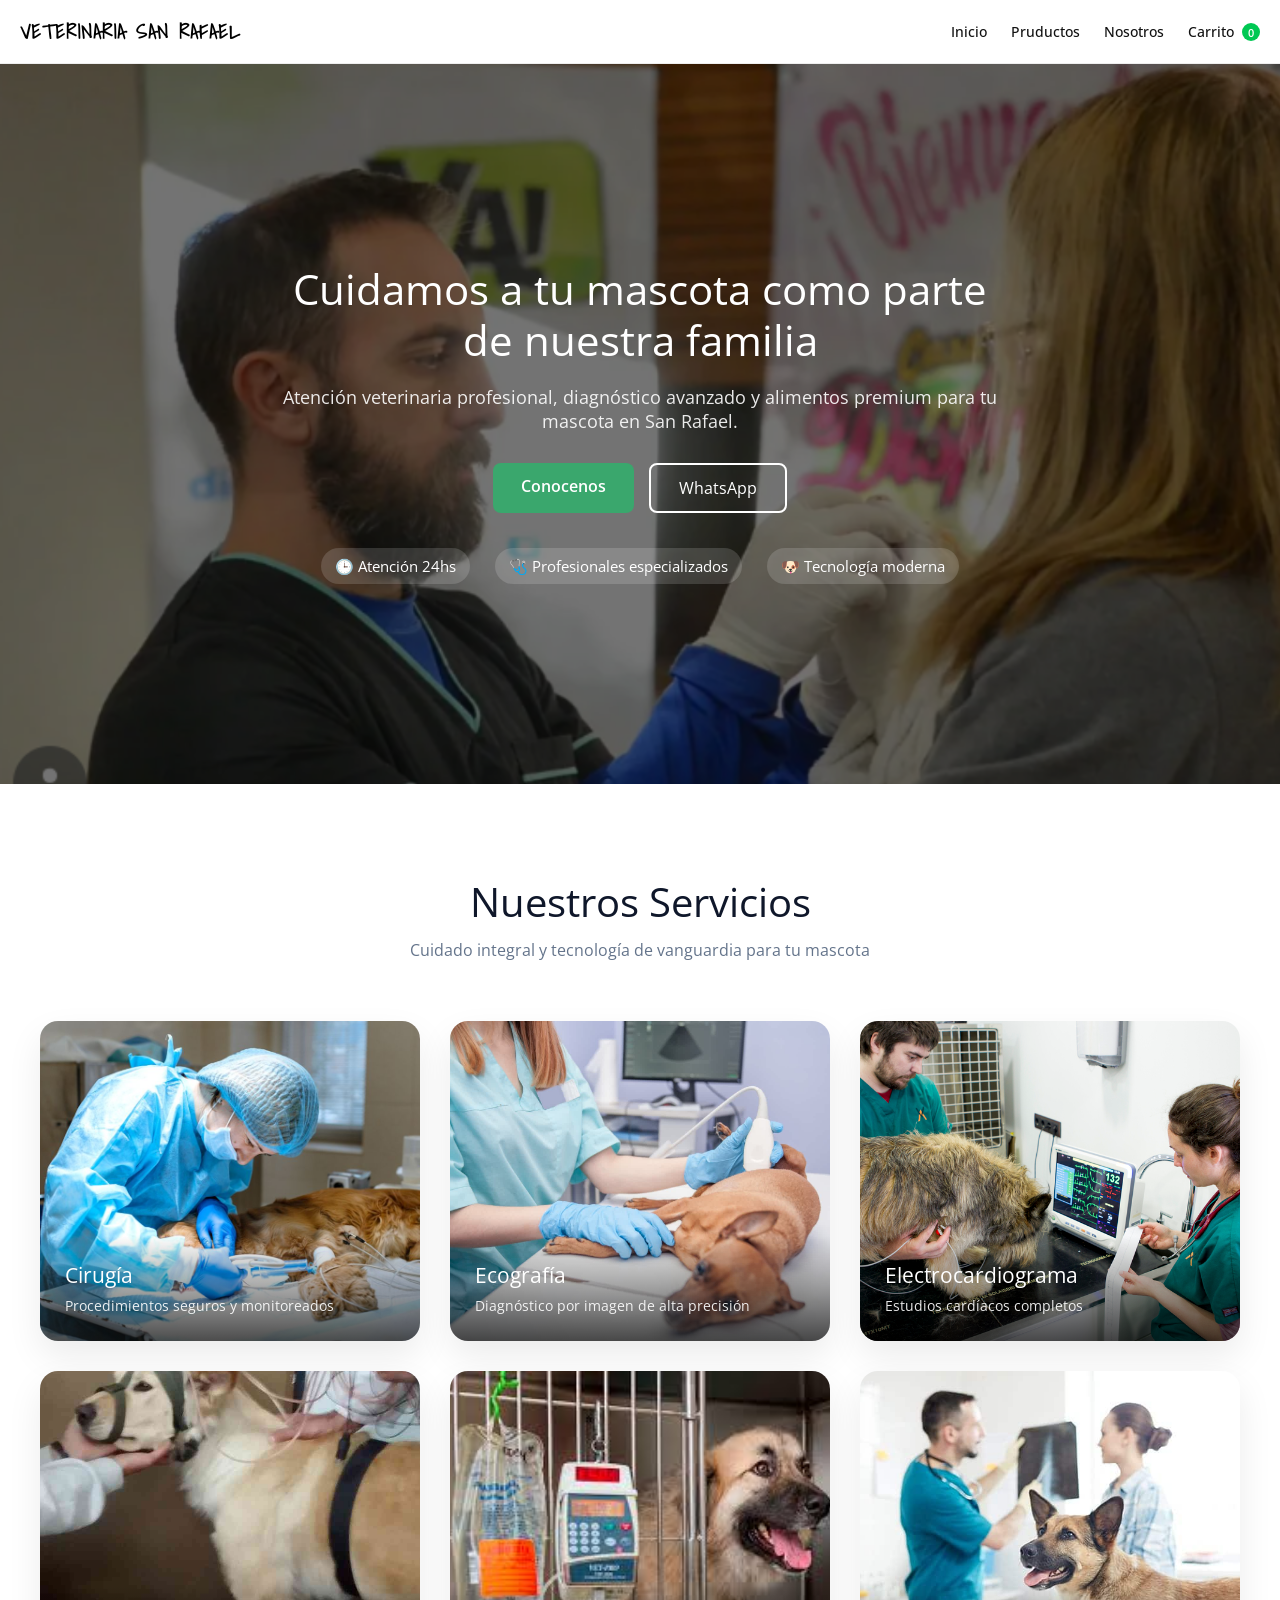
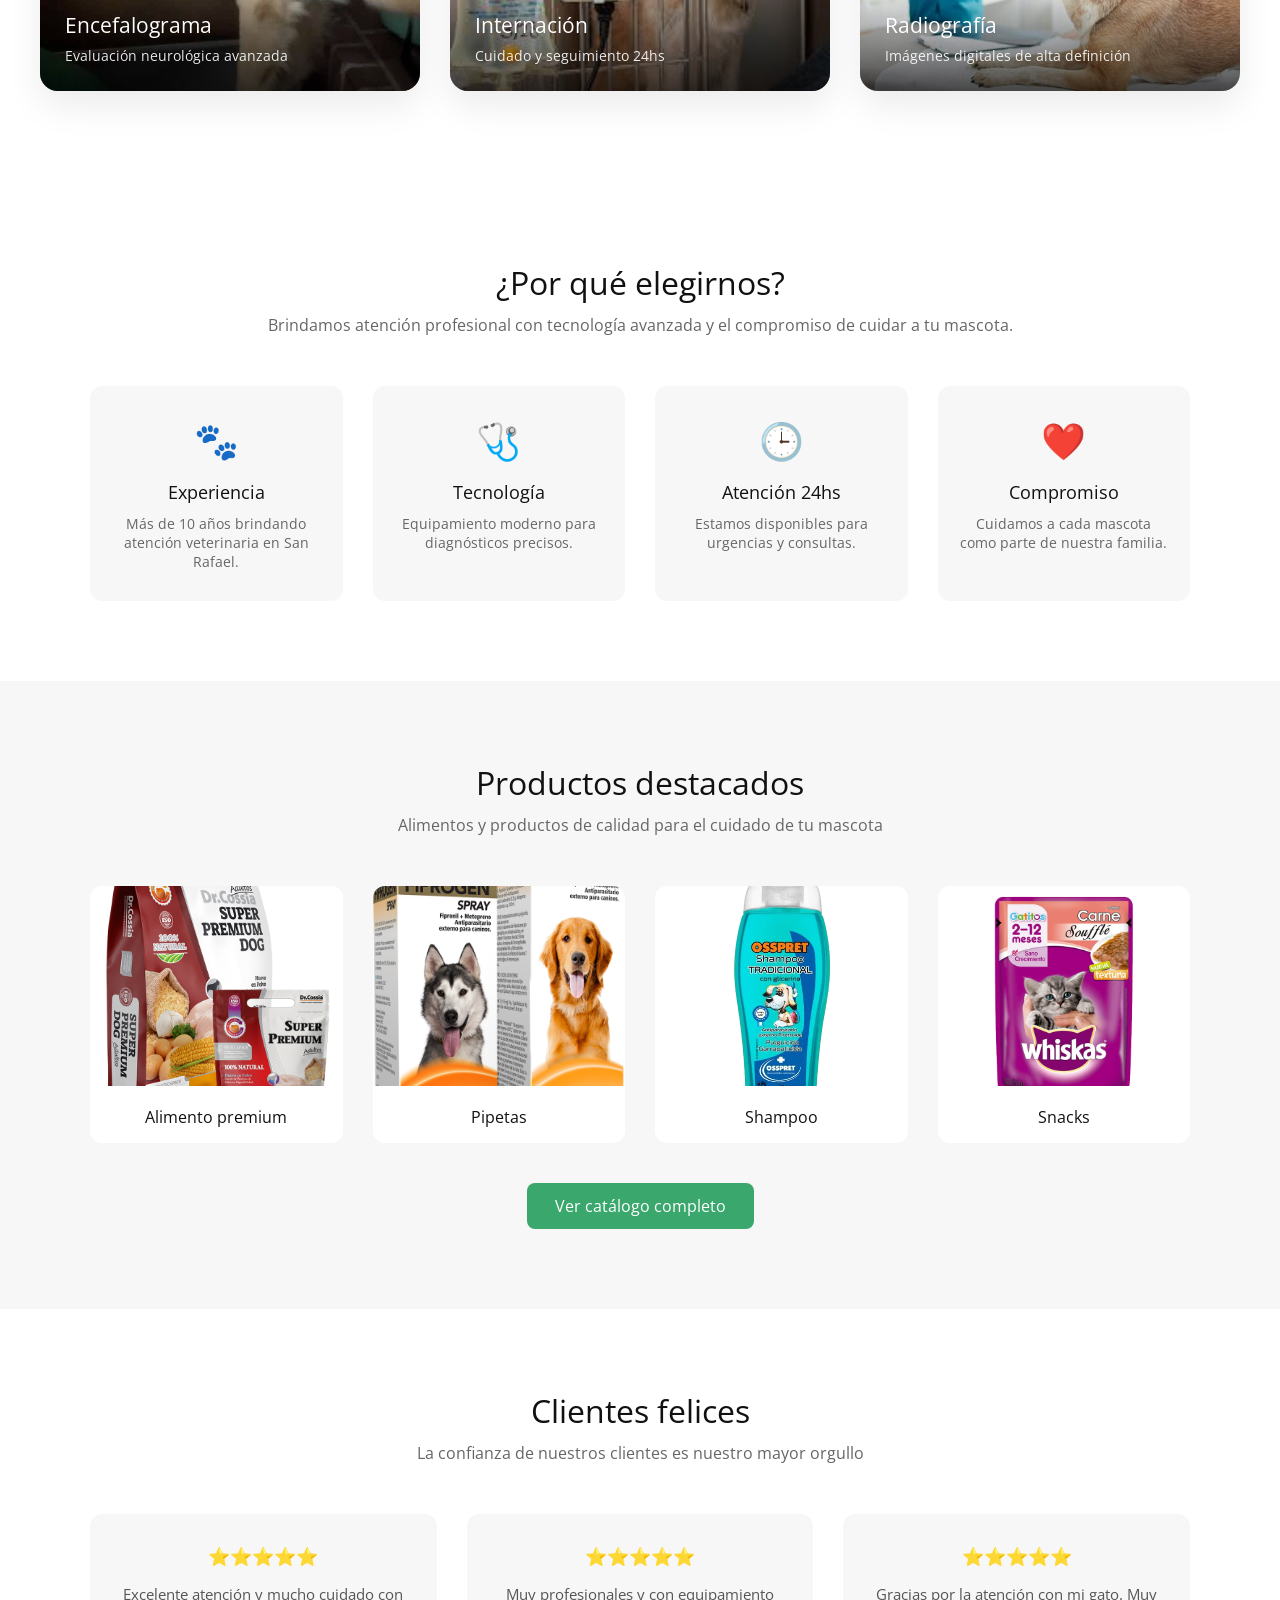
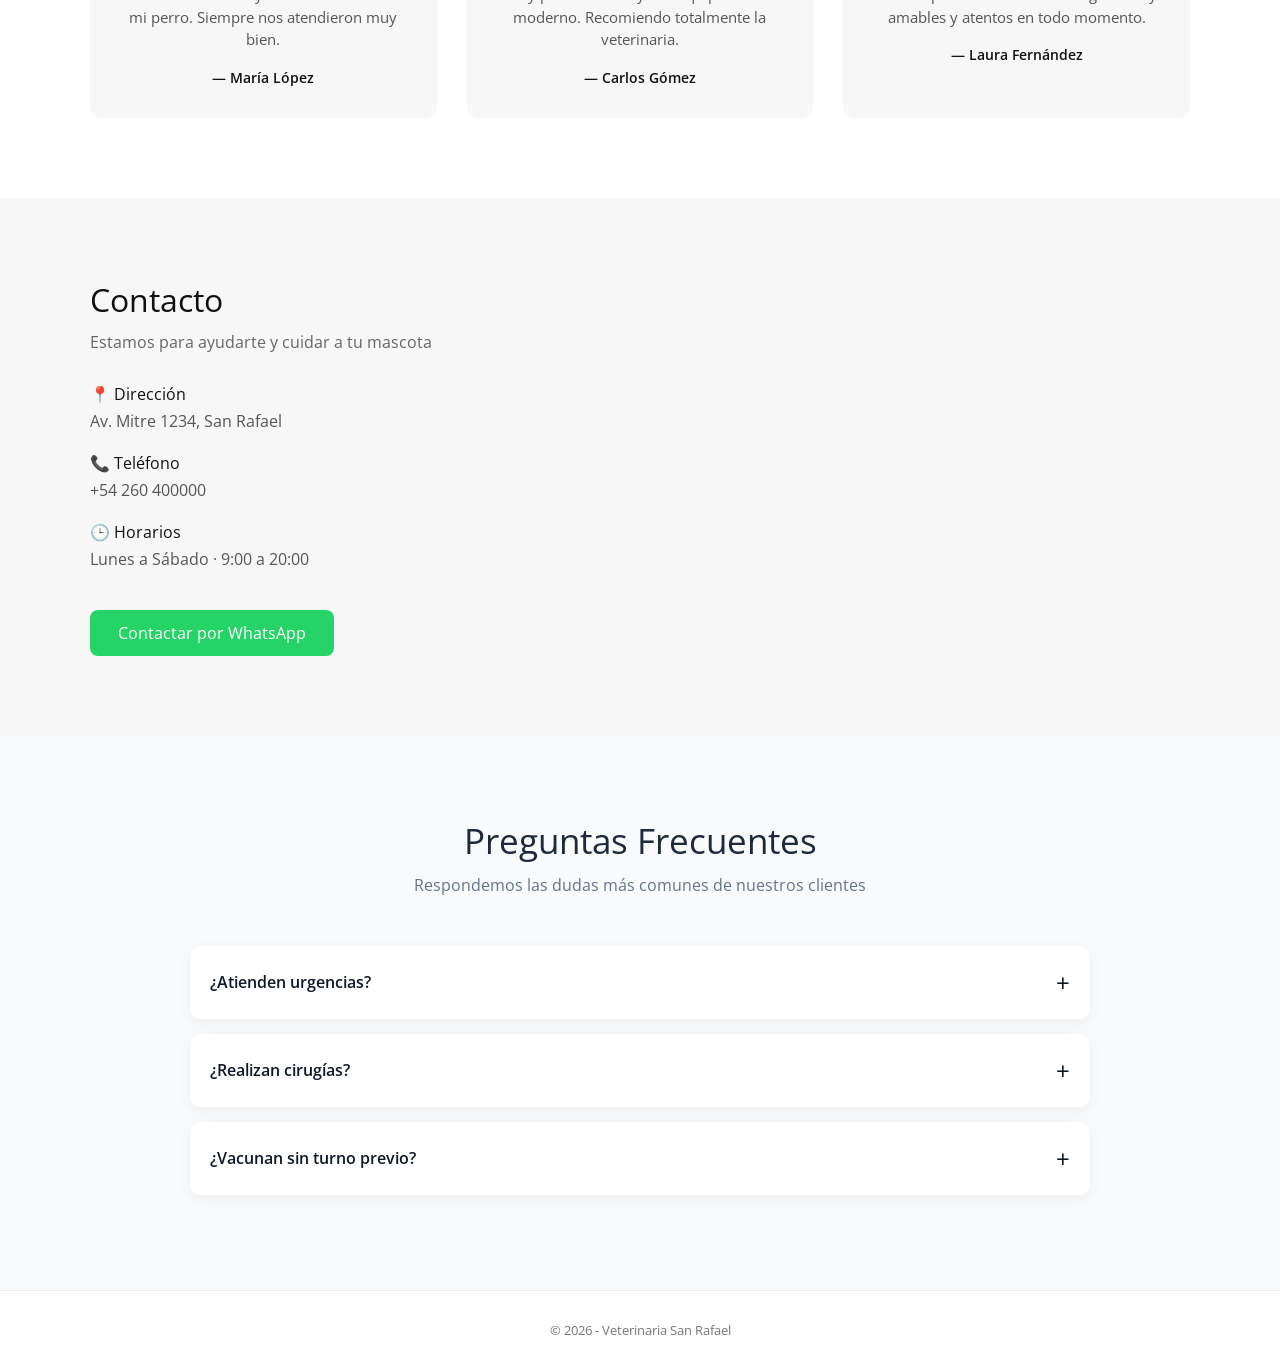
==== index.html @ fd65a0c6 "agregue contacto" ====
<!DOCTYPE html>
<html lang="es">
<head>
  <meta charset="UTF-8">
  <title>Veterinaria San Rafael</title>
  <meta name="viewport" content="width=device-width, initial-scale=1.0">

  <link href="https://fonts.googleapis.com/css2?family=Inter:wght@300;400;600&display=swap" rel="stylesheet">
  <link rel="stylesheet" href="css/reset.css">
  <link rel="stylesheet" href="css/variables.css">
  <link rel="stylesheet" href="css/global.css">
  <link rel="stylesheet" href="css/hero.css">
  <link rel="stylesheet" href="css/preguntas.css">
  <link rel="stylesheet" href="css/servicios.css">
  <link rel="stylesheet" href="css/beneficios.css">
  <link rel="stylesheet" href="css/destacados.css">
  <link rel="stylesheet" href="css/testimonios.css">
  <link rel="stylesheet" href="css/contacto.css">
  
<!--FONT-MAIN-->
  <link rel="preconnect" href="https://fonts.googleapis.com">
  <link rel="preconnect" href="https://fonts.gstatic.com" crossorigin>
  <link href="https://fonts.googleapis.com/css2?family=Shadows+Into+Light&display=swap" rel="stylesheet">
<!--FONT-MAIN2-->
  <link rel="preconnect" href="https://fonts.googleapis.com">
  <link rel="preconnect" href="https://fonts.gstatic.com" crossorigin>
  <link href="https://fonts.googleapis.com/css2?family=Open+Sans:ital,wght@0,300..800;1,300..800&display=swap" rel="stylesheet">
</head>
<body>

<header class="header">
  <div class="header__logo">
    <a href="index.html">
      VETERINARIA SAN RAFAEL
      <img src="" alt="">
    </a>
  </div>

  <nav class="header__nav">
    <a href="index.html">Inicio</a>
    <a href="catalogo.html">Pruductos</a>
    <a href="nosotros.html">Nosotros</a>
    <a href="carrito.html">
      Carrito <span id="contadorCarrito">0</span>
    </a>
  </nav>
</header>


<section class="hero">

  <div class="hero-overlay"></div>

  <div class="hero-content">

    <h1>Cuidamos a tu mascota como parte de nuestra familia</h1>

    <p>
      Atención veterinaria profesional, diagnóstico avanzado
      y alimentos premium para tu mascota en San Rafael.
    </p>

    <div class="hero-buttons">
      <a href="nosotros.html" class="btn-primary">Conocenos</a>
      <a href="#" class="btn-secondary">WhatsApp</a>
    </div>

    <div class="hero-features">

      <div class="feature">
        🕒 Atención 24hs
      </div>

      <div class="feature">
        🩺 Profesionales especializados
      </div>

      <div class="feature">
        🐶 Tecnología moderna
      </div>

    </div>

  </div>

</section>




<section class="servicios">

  <div class="servicios-header">
    <h2>Nuestros Servicios</h2>
    <p>Cuidado integral y tecnología de vanguardia para tu mascota</p>
  </div>

  <div class="servicios-grid">

    <div class="servicio-card">
      <img src="assets/img/servicios/cirugia.jpg" alt="Cirugía">
      <div class="servicio-info">
        <h3>Cirugía</h3>
        <span>Procedimientos seguros y monitoreados</span>
      </div>
    </div>

    <div class="servicio-card">
      <img src="assets/img/servicios/ecografia.jpeg" alt="Ecografía">
      <div class="servicio-info">
        <h3>Ecografía</h3>
        <span>Diagnóstico por imagen de alta precisión</span>
      </div>
    </div>

    <div class="servicio-card">
      <img src="assets/img/servicios/electrocardiograma.jpg" alt="Electrocardiograma">
      <div class="servicio-info">
        <h3>Electrocardiograma</h3>
        <span>Estudios cardíacos completos</span>
      </div>
    </div>

    <div class="servicio-card">
      <img src="assets/img/servicios/encefalograma.jpg" alt="Encefalograma">
      <div class="servicio-info">
        <h3>Encefalograma</h3>
        <span>Evaluación neurológica avanzada</span>
      </div>
    </div>

    <div class="servicio-card">
      <img src="assets/img/servicios/internacion.jpg" alt="Internación">
      <div class="servicio-info">
        <h3>Internación</h3>
        <span>Cuidado y seguimiento 24hs</span>
      </div>
    </div>

    <div class="servicio-card">
      <img src="assets/img/servicios/radiografia.jpg" alt="Radiografía">
      <div class="servicio-info">
        <h3>Radiografía</h3>
        <span>Imágenes digitales de alta definición</span>
      </div>
    </div>

  </div>

</section>


<section class="beneficios">

  <div class="beneficios-container">

    <h2>¿Por qué elegirnos?</h2>
    <p class="beneficios-subtitle">
      Brindamos atención profesional con tecnología avanzada
      y el compromiso de cuidar a tu mascota.
    </p>

    <div class="beneficios-grid">

      <div class="beneficio-card">
        <div class="beneficio-icon">🐾</div>
        <h3>Experiencia</h3>
        <p>Más de 10 años brindando atención veterinaria en San Rafael.</p>
      </div>

      <div class="beneficio-card">
        <div class="beneficio-icon">🩺</div>
        <h3>Tecnología</h3>
        <p>Equipamiento moderno para diagnósticos precisos.</p>
      </div>

      <div class="beneficio-card">
        <div class="beneficio-icon">🕒</div>
        <h3>Atención 24hs</h3>
        <p>Estamos disponibles para urgencias y consultas.</p>
      </div>

      <div class="beneficio-card">
        <div class="beneficio-icon">❤️</div>
        <h3>Compromiso</h3>
        <p>Cuidamos a cada mascota como parte de nuestra familia.</p>
      </div>

    </div>

  </div>

</section>

<section class="productos-home">

  <div class="productos-container">

    <h2>Productos destacados</h2>
    <p class="productos-subtitle">
      Alimentos y productos de calidad para el cuidado de tu mascota
    </p>

    <div class="productos-grid">

      <div class="producto-card">
        <img src="assets/img/alimentos/drCossiaAdulto.png" alt="Alimento para mascotas">
        <h3>Alimento premium</h3>
      </div>

      <div class="producto-card">
        <img src="assets/img/farmacos/fiprogenSpray.png" alt="Pipetas">
        <h3>Pipetas</h3>
      </div>

      <div class="producto-card">
        <img src="assets/img/farmacos/shampooTradicional.png" alt="Shampoo veterinario">
        <h3>Shampoo</h3>
      </div>

      <div class="producto-card">
        <img src="assets/img/farmacos/whiskasPouch.png" alt="Snacks">
        <h3>Snacks</h3>
      </div>

    </div>

    <a href="catalogo.html" class="btn-catalogo">Ver catálogo completo</a>

  </div>

</section>


<section class="testimonios">

  <div class="testimonios-container">

    <h2>Clientes felices</h2>
    <p class="testimonios-subtitle">
      La confianza de nuestros clientes es nuestro mayor orgullo
    </p>

    <div class="testimonios-grid">

      <div class="testimonio-card">
        <div class="estrellas">⭐⭐⭐⭐⭐</div>
        <p>
          Excelente atención y mucho cuidado con mi perro.
          Siempre nos atendieron muy bien.
        </p>
        <span>— María López</span>
      </div>

      <div class="testimonio-card">
        <div class="estrellas">⭐⭐⭐⭐⭐</div>
        <p>
          Muy profesionales y con equipamiento moderno.
          Recomiendo totalmente la veterinaria.
        </p>
        <span>— Carlos Gómez</span>
      </div>

      <div class="testimonio-card">
        <div class="estrellas">⭐⭐⭐⭐⭐</div>
        <p>
          Gracias por la atención con mi gato. Muy amables
          y atentos en todo momento.
        </p>
        <span>— Laura Fernández</span>
      </div>

    </div>

  </div>

</section>


<section class="contacto">

  <div class="contacto-container">

    <div class="contacto-info">

      <h2>Contacto</h2>
      <p class="contacto-subtitle">
        Estamos para ayudarte y cuidar a tu mascota
      </p>

      <div class="contacto-item">
        <strong>📍 Dirección</strong>
        <span>Av. Mitre 1234, San Rafael</span>
      </div>

      <div class="contacto-item">
        <strong>📞 Teléfono</strong>
        <span>+54 260 400000</span>
      </div>

      <div class="contacto-item">
        <strong>🕒 Horarios</strong>
        <span>Lunes a Sábado · 9:00 a 20:00</span>
      </div>

      <a href="#" class="btn-whatsapp">Contactar por WhatsApp</a>

    </div>

    <div class="contacto-mapa">

      <iframe
        src="https://www.google.com/maps?q=San+Rafael+Mendoza&output=embed"
        loading="lazy">
      </iframe>

    </div>

  </div>

</section>


<section class="faq">
  <div class="faq-container">

    <h2>Preguntas Frecuentes</h2>
    <p class="faq-subtitle">Respondemos las dudas más comunes de nuestros clientes</p>

    <div class="faq-item">
      <input type="checkbox" id="faq1">
      <label for="faq1" class="faq-question">
        ¿Atienden urgencias?
        <span class="icon">+</span>
      </label>
      <div class="faq-answer">
        Sí, contamos con atención de urgencias las 24 horas. 
        Podés comunicarte telefónicamente o acercarte directamente a la clínica.
      </div>
    </div>

    <div class="faq-item">
      <input type="checkbox" id="faq2">
      <label for="faq2" class="faq-question">
        ¿Realizan cirugías?
        <span class="icon">+</span>
      </label>
      <div class="faq-answer">
        Realizamos cirugías programadas y de emergencia, con monitoreo constante 
        y protocolos de seguridad para tu mascota.
      </div>
    </div>

    <div class="faq-item">
      <input type="checkbox" id="faq3">
      <label for="faq3" class="faq-question">
        ¿Vacunan sin turno previo?
        <span class="icon">+</span>
      </label>
      <div class="faq-answer">
        Para vacunas recomendamos solicitar turno previo para evitar esperas.
        Podés hacerlo por WhatsApp o teléfono.
      </div>
    </div>

  </div>
</section>





<footer class="footer">
  <p>© 2026 - Veterinaria San Rafael</p>
</footer>

<script src="js/index.js"></script>
<script src="js/header.js"></script>


</body>
</html>
---- css/variables.css ----
:root {

  /* Colores principales */
  --color-primario: #00c853;
  --color-primario-oscuro: #078137;
  --color-secundario: #aa22c5;
  --color-oscuro: #111;
  --color-light: #f8fafc;
  --color-gray: #777;
  --color-blanco: #ffffff;

  /* Tipografía */
  --font-main:  "Open Sans", sans-serif;
  --font-main2: "Shadows Into Light", cursive;

  /* Sombras */
  --shadow-soft: 0 8px 20px rgba(0,0,0,0.05);
  --shadow-medium: 0 4px 15px rgba(0,0,0,0.4);

  /* Bordes */
  --radius-small: 10px;
  --radius-medium: 16px;
  --radius-large: 30px;

  /* Transiciones */
  --transition: 0.3s ease;

  --border-radius: 10px;

}
---- css/global.css ----
/* ===============================
   HEADER GLOBAL
=============================== */

.header {
  width: 100%;
  height: 64px;

  display: flex;
  align-items: center;
  justify-content: space-between;

  padding: 0 20px;

  background-color: #fff;
  border-bottom: 1px solid #eee;

  position: sticky;
  top: 0;
  z-index: 100;
}

/* LOGO */

.header__logo a {
  font-size: 20px;
  font-weight: 700;
  letter-spacing: 1px;
  text-decoration: none;
  color: #000;
  font-family: var(--font-main2);
}

/* NAV */

.header__nav {
  display: flex;
  align-items: center;
  gap: 24px;
}

.header__nav a {
  position: relative;
  text-decoration: none;
  font-size: 14px;
  font-weight: 500;
  color: #111;
  transition: color 0.2s ease;
}

/* Hover */

.header__nav a::after {
  content: "";
  position: absolute;
  left: 0;
  bottom: -4px;

  width: 0%;
  height: 2px;
  background: var(--color-primario);

  transition: width 0.25s ease;
}

.header__nav a:hover::after {
  width: 100%;
}


/* CONTADOR */

#contadorCarrito {
  display: inline-flex;
  align-items: center;
  justify-content: center;

  min-width: 18px;
  height: 18px;

  margin-left: 4px;

  background: var(--color-primario);
  color: #fff;

  font-size: 11px;
  font-weight: 600;

  border-radius: var(--border-radius);
}

/* ===============================
   FOOTER
=============================== */

.footer {
  width: 100%;

  padding: 30px 20px;

  text-align: center;

  border-top: 1px solid #eee;

  font-size: 13px;

  color: #777;

  background: #fff;
}


/* ===============================
   SLIDER FULL SCREEN
=============================== */

.slider {
  position: relative;

  width: 100%;
  height: calc(100vh - 70px); 
  /* 70px = alto aproximado del header */

  overflow: hidden;
}


/* Slide */

.slide {
  position: absolute;
  inset: 0;

  opacity: 0;
  transition: opacity 1s ease;
}

.slide.active {
  opacity: 1;
}

/* Imagen */

.slide img {
  width: 100%;
  height: 100%;
  object-fit: cover;
}

/* Texto abajo */

.slide-text {
  position: absolute;

  bottom: 0;
  left: 0;
  width: 100%;

  padding: 25px 40px;

  background: linear-gradient(
    to top,
    rgba(0,0,0,0.7),
    rgba(0,0,0,0.2),
    transparent
  );

  color: #fff;
}

/* Títulos */

.slide-text h2 {
  font-size: 32px;
  margin-bottom: 5px;
}

.slide-text p {
  font-size: 16px;
  margin-bottom: 10px;
  opacity: 0.9;
}

/* Botón */

.slide-text .btn {
  display: inline-block;
  text-decoration: none;

  background: #fff;
  color: #000;

  padding: 8px 18px;
  border-radius: 4px;

  font-weight: 600;

  transition: all 0.2s ease;
}

.slide-text .btn:hover {
  background: #000;
  color: #fff;
}



/* ===============================
   MOBILE SLIDER FIX
=============================== */

@media (max-width: 768px) {

  .slider {
    height: calc(100svh - 92px);
  }

  .slide img {
    object-position: center top;
  }

  .slide-text {
    padding: 18px 16px;
  }

  .slide-text h2 {
    font-size: 20px;
  }

  .slide-text p {
    font-size: 13px;
  }

  .slide-text .btn {
    padding: 6px 14px;
    font-size: 13px;
  }

}





/* ===============================
   HEADER RESPONSIVE MEJORADO
=============================== */

/* Desktop ya lo tenés bien */

/* Mobile */

@media (max-width: 768px) {

  .header {
    flex-direction: column;

    align-items: center;

    gap: 12px;

    padding: 12px 15px;

    height: auto;
  }


  /* Logo */

  .header__logo a {
    font-size: 22px;
    font-weight: 700;
  }


  /* Nav */

  .header__nav {
    width: 100%;

    display: flex;

    justify-content: space-around;

    align-items: center;

    gap: 0;
  }

  .header__nav a {
    font-size: 13px;

    padding: 6px 0;

    flex: 1;

    text-align: center;
  }


  /* Subrayado hover */

  .header__nav a::after {
    bottom: -2px;
    height: 1.5px;
  }


  /* Carrito badge */

  #contadorCarrito {
    min-width: 16px;
    height: 16px;

    font-size: 10px;
  }

}


/* Mobile chico */

@media (max-width: 420px) {

  .header__logo a {
    font-size: 20px;
  }

  .header__nav a {
    font-size: 12px;
  }

}
---- css/hero.css ----
.hero{
  position:relative;
  height:80vh;
  min-height:500px;

  display:flex;
  align-items:center;
  justify-content:center;

  text-align:center;

  background-image:url("../assets/img/flayers/pablo1.png");
  background-size:cover;
  background-position:center;

  padding:20px;
}

/* overlay oscuro */

.hero-overlay{
  position:absolute;
  inset:0;
  background:rgba(0,0,0,0.55);
}

/* contenido */

.hero-content{
  position:relative;
  max-width:750px;
  color:white;
  z-index:2;
}

/* titulo */

.hero h1{
  font-size:42px;
  margin-bottom:20px;
  line-height:1.2;
}

/* subtitulo */

.hero p{
  font-size:18px;
  margin-bottom:30px;
  opacity:.9;
}

/* botones */

.hero-buttons{
  display:flex;
  justify-content:center;
  gap:15px;
  margin-bottom:35px;
}

.btn-primary{
  padding:12px 28px;
  background:#3aa76d;
  color:white;
  border-radius:8px;
  text-decoration:none;
  font-weight:600;
  transition:.3s;
}

.btn-primary:hover{
  background:#2e8f5a;
}

.btn-secondary{
  padding:12px 28px;
  border:2px solid white;
  color:white;
  border-radius:8px;
  text-decoration:none;
  transition:.3s;
}

.btn-secondary:hover{
  background:white;
  color:black;
}

/* features */

.hero-features{
  display:flex;
  justify-content:center;
  gap:25px;
  flex-wrap:wrap;
}

.feature{
  font-size:15px;
  background:rgba(255,255,255,0.15);
  padding:8px 14px;
  border-radius:20px;
}

/* mobile */

@media (max-width:768px){

.hero h1{
  font-size:32px;
}

.hero p{
  font-size:16px;
}

.hero-buttons{
  flex-direction:column;
}

}
---- css/preguntas.css ----
/* =========================
   FAQ SECTION
========================= */

.faq {
  padding: 80px 20px;
  background: #f8fafc;
}

.faq-container {
  max-width: 900px;
  margin: auto;
}

.faq h2 {
  text-align: center;
  font-size: 2.2rem;
  margin-bottom: 10px;
  color: #1e293b;
}

.faq-subtitle {
  text-align: center;
  margin-bottom: 50px;
  color: #64748b;
}

/* FAQ ITEM */

.faq-item {
  margin-bottom: 15px;
  border-radius: 10px;
  overflow: hidden;
  background: #ffffff;
  box-shadow: 0 4px 15px rgba(0,0,0,0.05);
}

/* Hide checkbox */
.faq-item input {
  display: none;
}

/* Question */
.faq-question {
  display: flex;
  justify-content: space-between;
  align-items: center;
  padding: 20px;
  cursor: pointer;
  font-weight: 600;
  font-size: 1rem;
  color: #0f172a;
  transition: background 0.3s;
}

.faq-question:hover {
  background: #f1f5f9;
}

.faq-question .icon {
  font-size: 1.5rem;
  transition: transform 0.3s;
}

/* Answer */
.faq-answer {
  max-height: 0;
  overflow: hidden;
  padding: 0 20px;
  font-size: 0.95rem;
  color: #475569;
  transition: all 0.4s ease;
}

/* When checked */
.faq-item input:checked ~ .faq-answer {
  max-height: 200px;
  padding: 0 20px 20px;
}

.faq-item input:checked ~ .faq-question .icon {
  transform: rotate(45deg);
}
---- css/servicios.css ----
/* =========================
   SERVICIOS MODERNO
========================= */

.servicios {
  padding: 90px 20px;
  background: #ffffff;
}

.servicios-header {
  text-align: center;
  margin-bottom: 60px;
}

.servicios-header h2 {
  font-size: 2.5rem;
  color: #0f172a;
  margin-bottom: 10px;
}

.servicios-header p {
  color: #64748b;
  font-size: 1rem;
}

/* GRID */

.servicios-grid {
  max-width: 1200px;
  margin: auto;
  display: grid;
  grid-template-columns: repeat(auto-fit, minmax(280px, 1fr));
  gap: 30px;
}

/* CARD */

.servicio-card {
  position: relative;
  border-radius: 18px;
  overflow: hidden;
  cursor: pointer;
  box-shadow: 0 15px 35px rgba(0,0,0,0.08);
  transition: transform 0.4s ease, box-shadow 0.4s ease;
}

.servicio-card img {
  width: 100%;
  height: 320px;
  object-fit: cover;
  display: block;
  transition: transform 0.6s ease;
}

/* Overlay */

.servicio-info {
  position: absolute;
  bottom: 0;
  width: 100%;
  padding: 25px;
  background: linear-gradient(to top, rgba(0,0,0,0.7), transparent);
  color: white;
}

.servicio-info h3 {
  margin-bottom: 5px;
  font-size: 1.3rem;
}

.servicio-info span {
  font-size: 0.9rem;
  opacity: 0.9;
}

/* Hover */

.servicio-card:hover {
  transform: translateY(-10px);
  box-shadow: 0 20px 50px rgba(0,0,0,0.15);
}

.servicio-card:hover img {
  transform: scale(1.05);
}
---- css/beneficios.css ----
.beneficios{
  padding:80px 20px;
  background:white;
}

.beneficios-container{
  max-width:1100px;
  margin:auto;
  text-align:center;
}

.beneficios h2{
  font-size:32px;
  margin-bottom:10px;
}

.beneficios-subtitle{
  color:#666;
  margin-bottom:50px;
}

/* GRID */

.beneficios-grid{
  display:grid;
  grid-template-columns:repeat(4,1fr);
  gap:30px;
}

/* CARD */

.beneficio-card{
  padding:30px 20px;
  border-radius:12px;

  background:#f7f7f7;

  transition:.3s;
}

.beneficio-card:hover{
  transform:translateY(-6px);
  box-shadow:0 10px 20px rgba(0,0,0,0.08);
}

/* ICONO */

.beneficio-icon{
  font-size:36px;
  margin-bottom:15px;
}

/* TITULO */

.beneficio-card h3{
  font-size:18px;
  margin-bottom:10px;
}

/* TEXTO */

.beneficio-card p{
  font-size:14px;
  color:#666;
}

/* RESPONSIVE */

@media (max-width:768px){

.beneficios-grid{
  grid-template-columns:repeat(2,1fr);
  gap:20px;
}

}
---- css/destacados.css ----
.productos-home{
  padding:80px 20px;
  background:#f7f7f7;
}

.productos-container{
  max-width:1100px;
  margin:auto;
  text-align:center;
}

.productos-home h2{
  font-size:32px;
  margin-bottom:10px;
}

.productos-subtitle{
  color:#666;
  margin-bottom:50px;
}

/* GRID */

.productos-grid{
  display:grid;
  grid-template-columns:repeat(4,1fr);
  gap:30px;
  margin-bottom:40px;
}

/* CARD */

.producto-card{
  background:white;
  border-radius:12px;
  overflow:hidden;
  cursor:pointer;

  transition:.3s;
}

.producto-card:hover{
  transform:translateY(-6px);
  box-shadow:0 10px 20px rgba(0,0,0,0.08);
}

/* IMAGEN */

.producto-card img{
  width:100%;
  height:200px;
  object-fit:cover;
}

/* TITULO */

.producto-card h3{
  padding:15px;
  font-size:16px;
}

/* BOTON */

.btn-catalogo{
  display:inline-block;
  padding:12px 28px;

  background:#3aa76d;
  color:white;

  border-radius:8px;
  text-decoration:none;

  transition:.3s;
}

.btn-catalogo:hover{
  background:#2e8f5a;
}

/* RESPONSIVE */

@media (max-width:768px){

.productos-grid{
  grid-template-columns:repeat(2,1fr);
  gap:20px;
}

}
---- css/testimonios.css ----
.testimonios{
  padding:80px 20px;
  background:white;
}

.testimonios-container{
  max-width:1100px;
  margin:auto;
  text-align:center;
}

.testimonios h2{
  font-size:32px;
  margin-bottom:10px;
}

.testimonios-subtitle{
  color:#666;
  margin-bottom:50px;
}

/* GRID */

.testimonios-grid{
  display:grid;
  grid-template-columns:repeat(3,1fr);
  gap:30px;
}

/* CARD */

.testimonio-card{
  background:#f7f7f7;
  padding:30px 25px;
  border-radius:12px;

  transition:.3s;
}

.testimonio-card:hover{
  transform:translateY(-6px);
  box-shadow:0 10px 20px rgba(0,0,0,0.08);
}

/* ESTRELLAS */

.estrellas{
  font-size:18px;
  margin-bottom:15px;
}

/* TEXTO */

.testimonio-card p{
  font-size:15px;
  color:#555;
  margin-bottom:15px;
  line-height:1.5;
}

/* AUTOR */

.testimonio-card span{
  font-size:14px;
  font-weight:600;
}

/* RESPONSIVE */

@media (max-width:768px){

.testimonios-grid{
  grid-template-columns:1fr;
  gap:20px;
}

}
---- css/contacto.css ----
.contacto{
  padding:80px 20px;
  background:#f7f7f7;
}

.contacto-container{
  max-width:1100px;
  margin:auto;

  display:grid;
  grid-template-columns:1fr 1fr;
  gap:50px;

  align-items:center;
}

/* INFO */

.contacto-info h2{
  font-size:32px;
  margin-bottom:10px;
}

.contacto-subtitle{
  color:#666;
  margin-bottom:30px;
}

.contacto-item{
  margin-bottom:20px;
}

.contacto-item strong{
  display:block;
  margin-bottom:5px;
}

.contacto-item span{
  color:#555;
}

/* BOTON WHATSAPP */

.btn-whatsapp{
  display:inline-block;

  margin-top:20px;
  padding:12px 28px;

  background:#25D366;
  color:white;

  border-radius:8px;
  text-decoration:none;

  transition:.3s;
}

.btn-whatsapp:hover{
  background:#1ebe5d;
}

/* MAPA */

.contacto-mapa iframe{
  width:100%;
  height:350px;
  border:none;
  border-radius:12px;
}

/* MOBILE */

@media (max-width:768px){

.contacto-container{
  grid-template-columns:1fr;
}

.contacto-mapa iframe{
  height:300px;
}

}
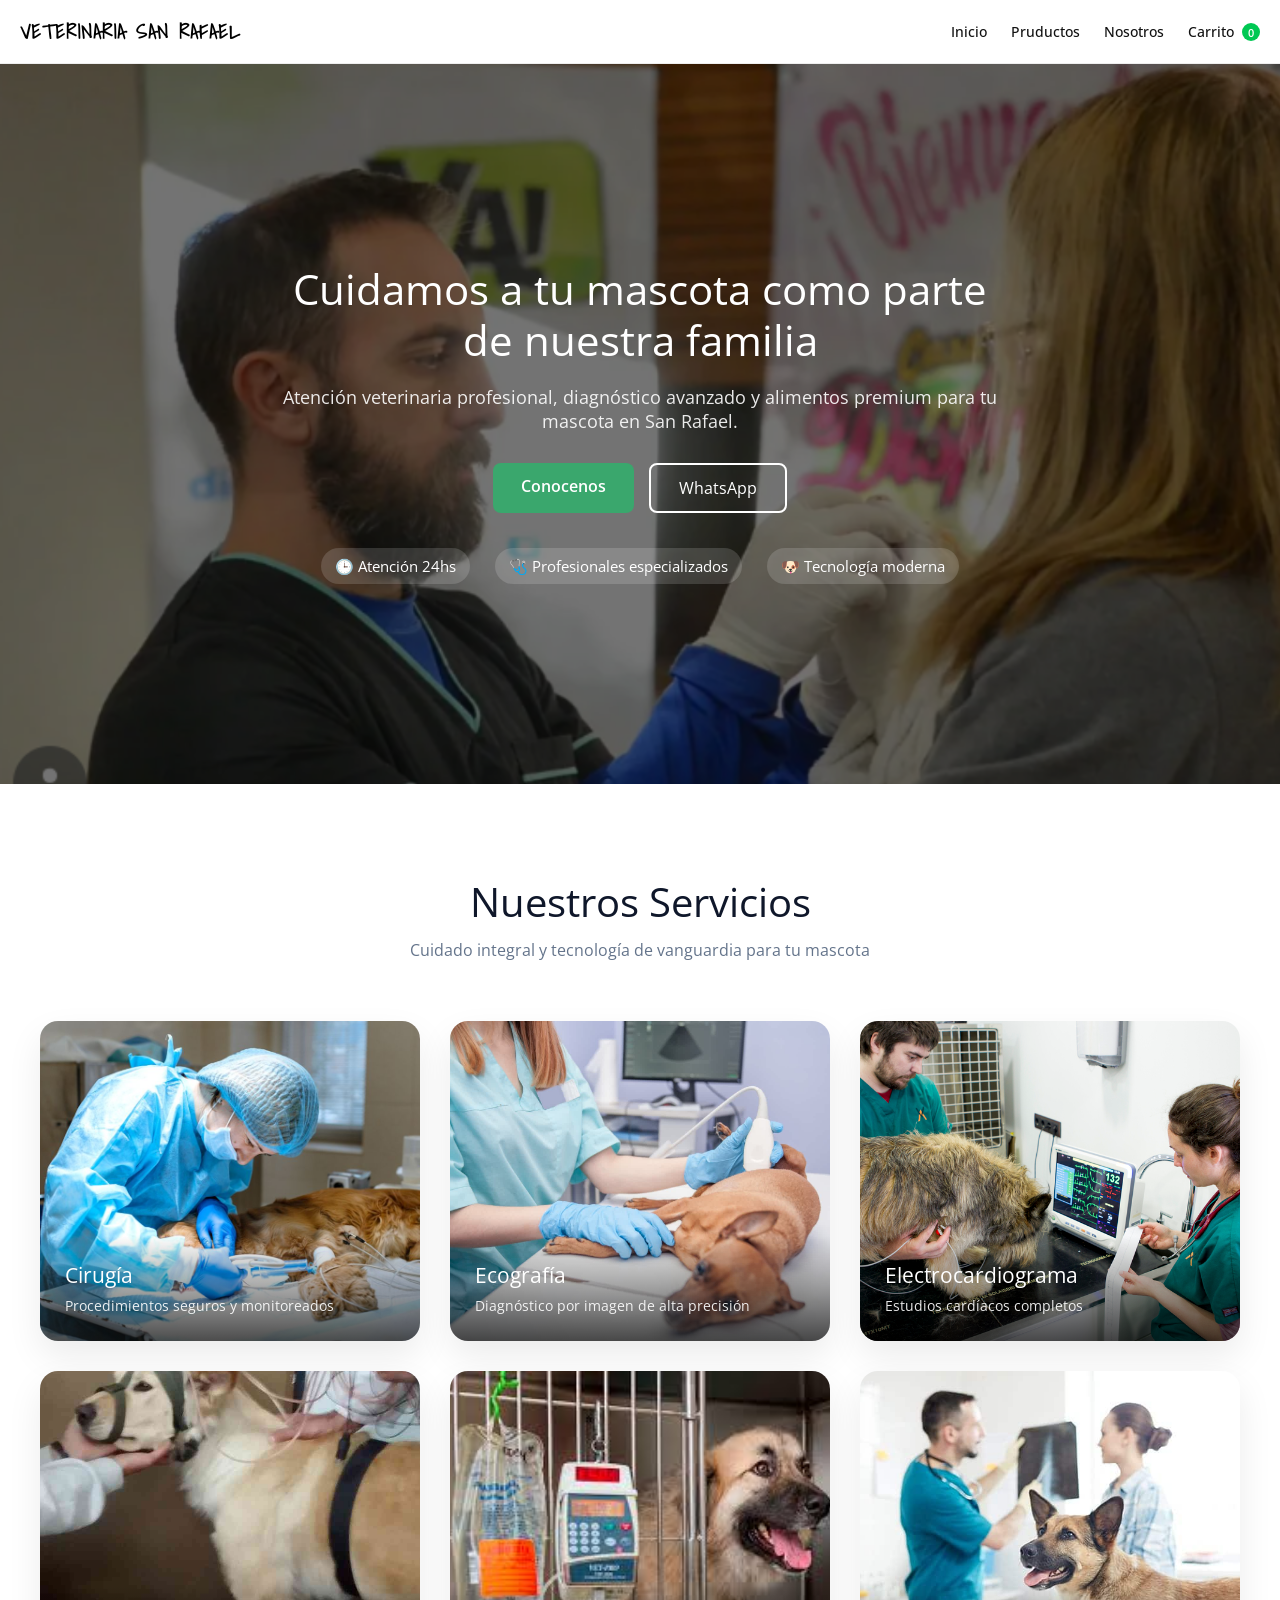
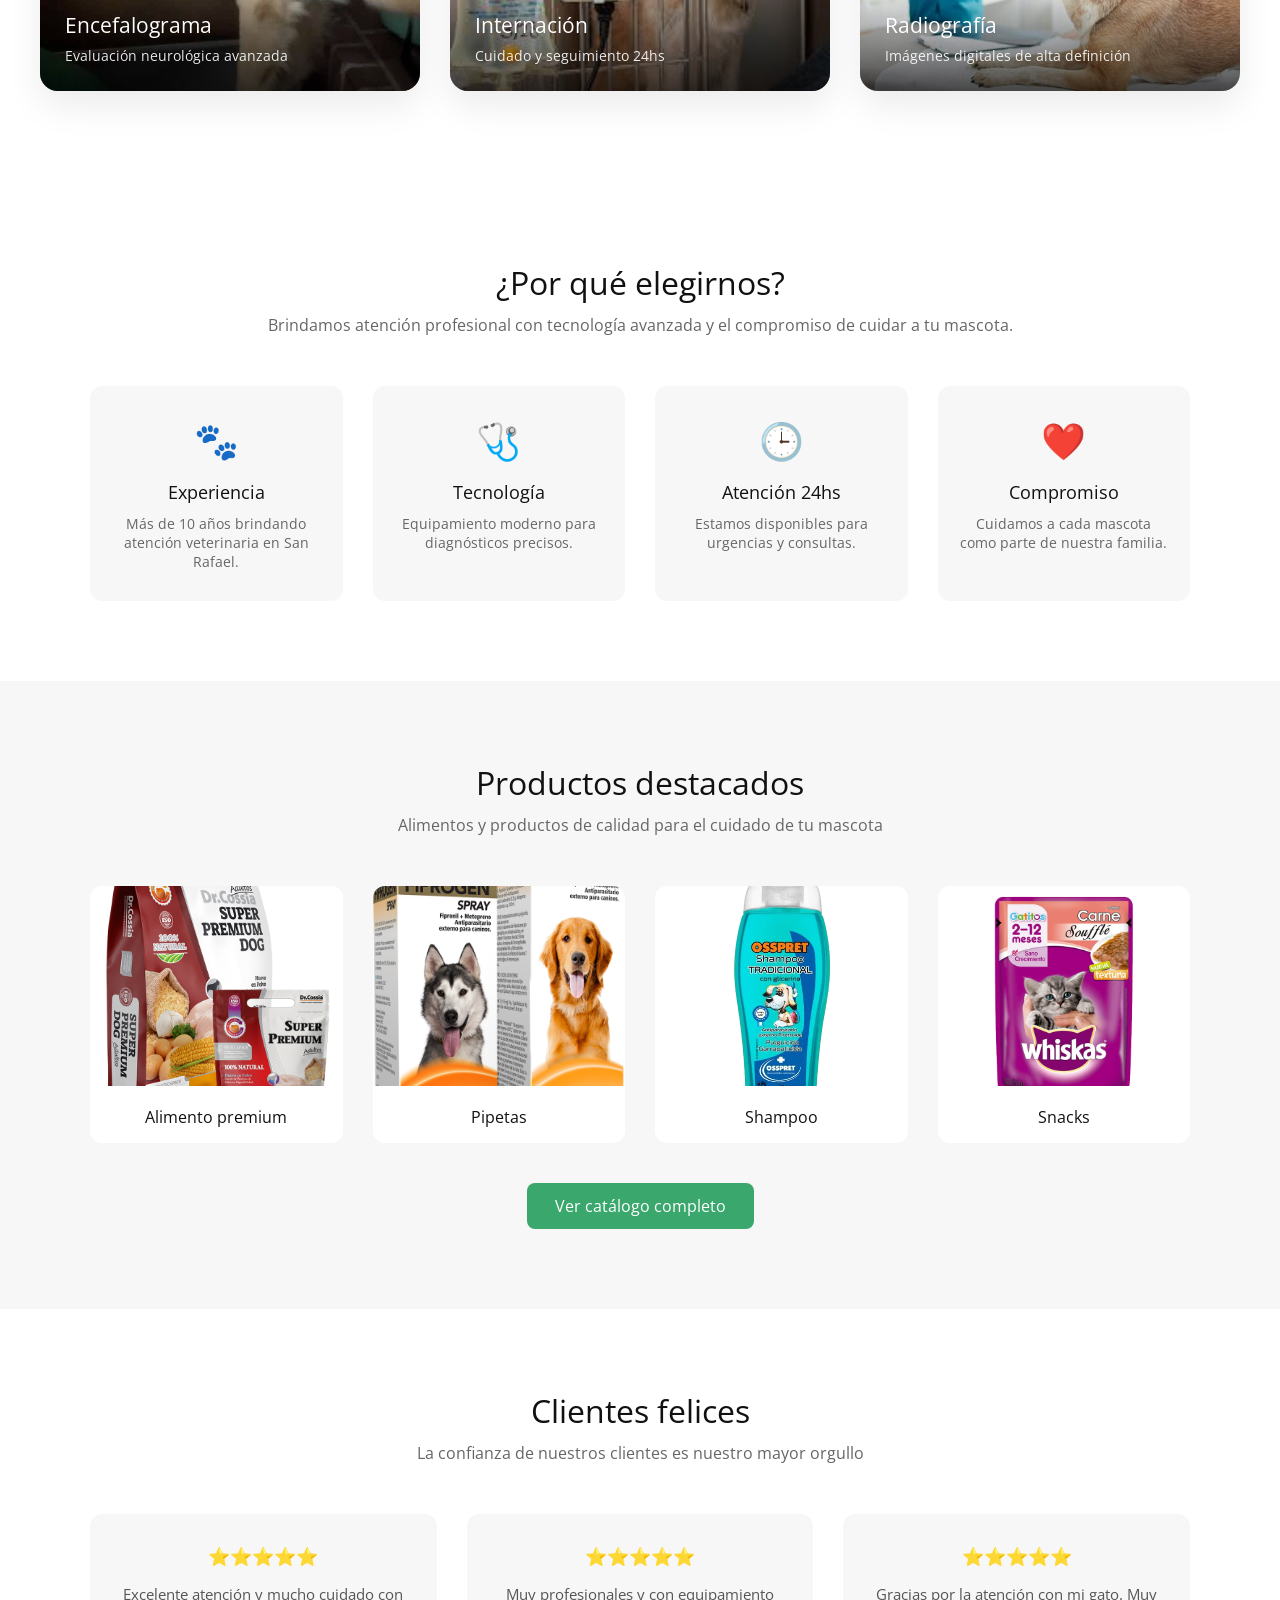
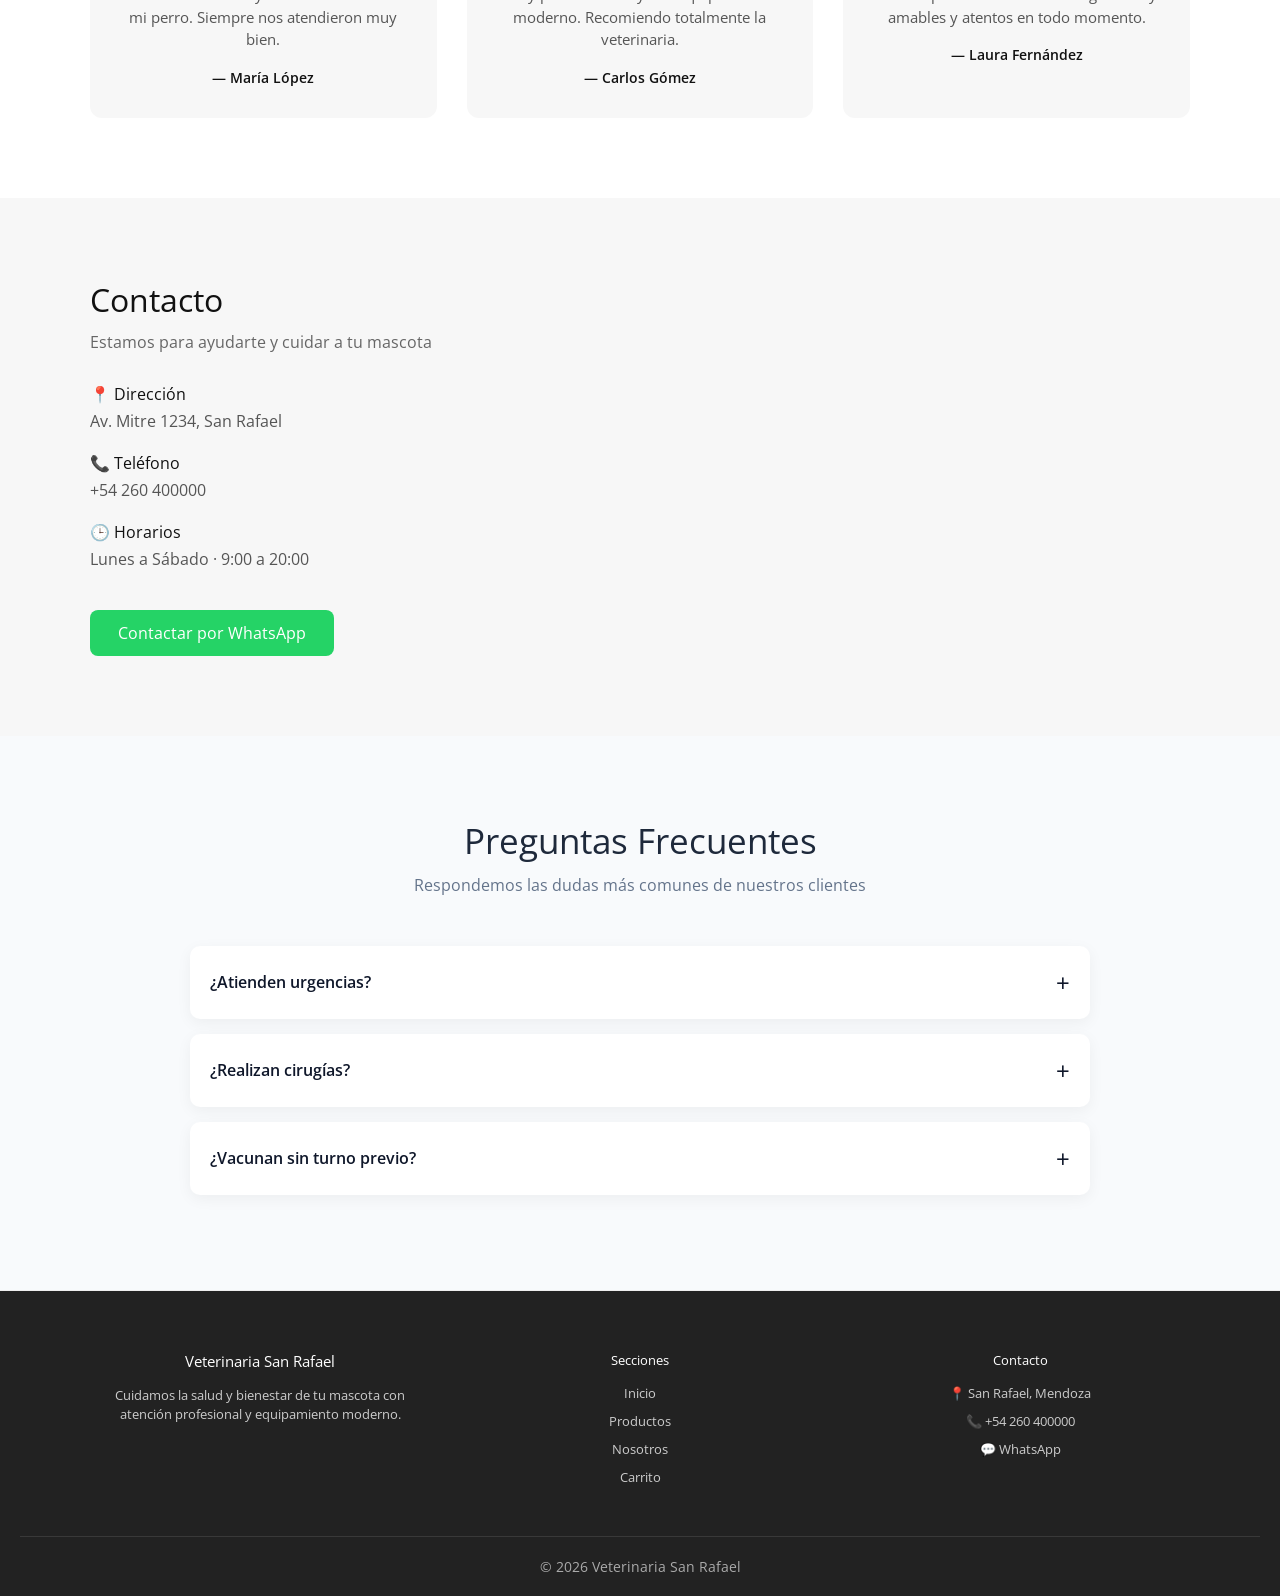
==== commit c67528cd: "agregue footer nuevo" ====
--- a/index.html
+++ b/index.html
@@ -16,6 +16,9 @@
   <link rel="stylesheet" href="css/destacados.css">
   <link rel="stylesheet" href="css/testimonios.css">
   <link rel="stylesheet" href="css/contacto.css">
+  <link rel="stylesheet" href="css/footer.css">
+
+
   
 <!--FONT-MAIN-->
   <link rel="preconnect" href="https://fonts.googleapis.com">
@@ -371,7 +374,51 @@
 
 
 <footer class="footer">
-  <p>© 2026 - Veterinaria San Rafael</p>
+
+  <div class="footer-container">
+
+    <div class="footer-col">
+
+      <h3>Veterinaria San Rafael</h3>
+
+      <p>
+        Cuidamos la salud y bienestar de tu mascota
+        con atención profesional y equipamiento moderno.
+      </p>
+
+    </div>
+
+    <div class="footer-col">
+
+      <h4>Secciones</h4>
+
+      <ul>
+        <li><a href="index.html">Inicio</a></li>
+        <li><a href="catalogo.html">Productos</a></li>
+        <li><a href="nosotros.html">Nosotros</a></li>
+        <li><a href="carrito.html">Carrito</a></li>
+      </ul>
+
+    </div>
+
+    <div class="footer-col">
+
+      <h4>Contacto</h4>
+
+      <ul>
+        <li>📍 San Rafael, Mendoza</li>
+        <li>📞 +54 260 400000</li>
+        <li>💬 WhatsApp</li>
+      </ul>
+
+    </div>
+
+  </div>
+
+  <div class="footer-bottom">
+    © 2026 Veterinaria San Rafael
+  </div>
+
 </footer>
 
 <script src="js/index.js"></script>
--- a/css/footer.css
+++ b/css/footer.css
@@ -0,0 +1,77 @@
+.footer{
+  background:#222;
+  color:white;
+  padding:60px 20px 20px;
+}
+
+.footer-container{
+  max-width:1100px;
+  margin:auto;
+
+  display:grid;
+  grid-template-columns:repeat(3,1fr);
+  gap:40px;
+}
+
+/* TITULOS */
+
+.footer-col h3{
+  margin-bottom:15px;
+}
+
+.footer-col h4{
+  margin-bottom:15px;
+}
+
+/* TEXTO */
+
+.footer-col p{
+  color:#ccc;
+  line-height:1.5;
+}
+
+/* LISTA */
+
+.footer-col ul{
+  list-style:none;
+  padding:0;
+}
+
+.footer-col li{
+  margin-bottom:10px;
+  color:#ccc;
+}
+
+/* LINKS */
+
+.footer-col a{
+  color:#ccc;
+  text-decoration:none;
+  transition:.2s;
+}
+
+.footer-col a:hover{
+  color:white;
+}
+
+/* FOOTER BOTTOM */
+
+.footer-bottom{
+  text-align:center;
+  margin-top:40px;
+  padding-top:20px;
+  border-top:1px solid rgba(255,255,255,0.1);
+  font-size:14px;
+  color:#aaa;
+}
+
+/* MOBILE */
+
+@media (max-width:768px){
+
+.footer-container{
+  grid-template-columns:1fr;
+  text-align:center;
+}
+
+}
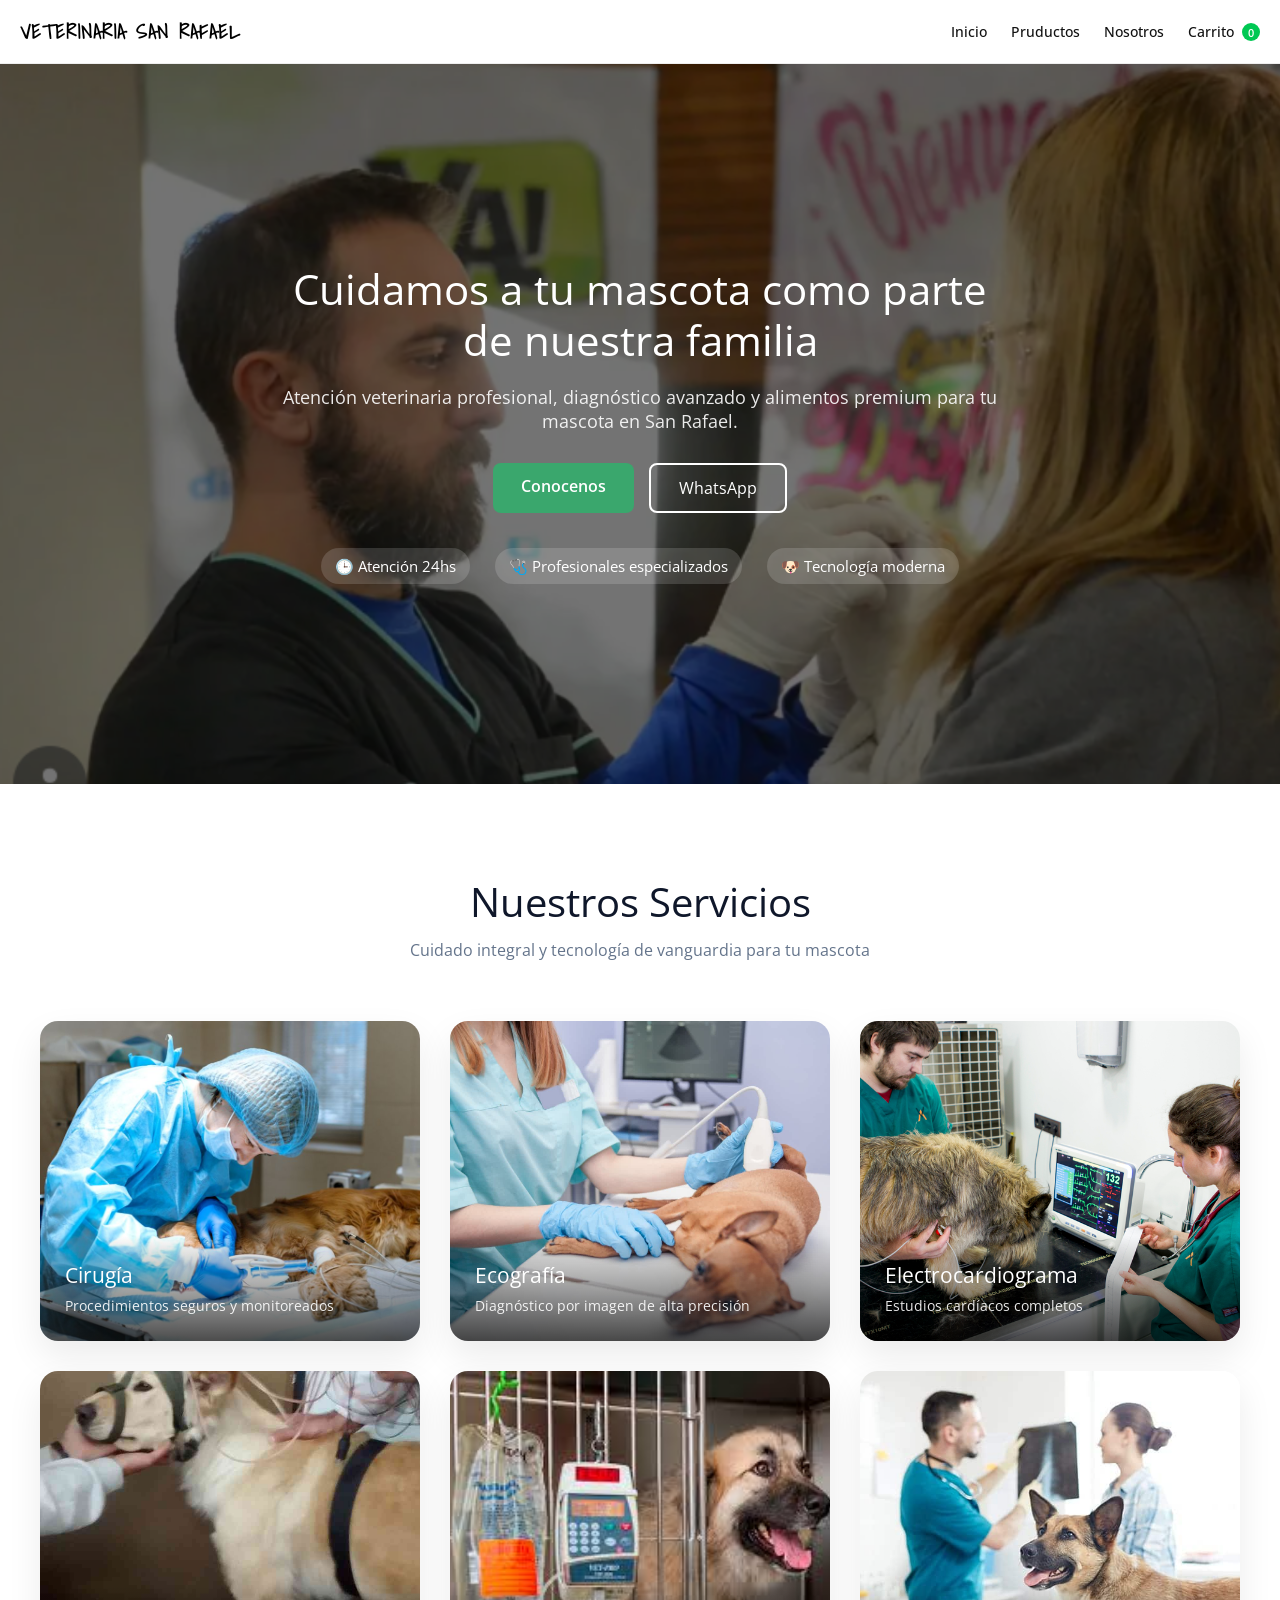
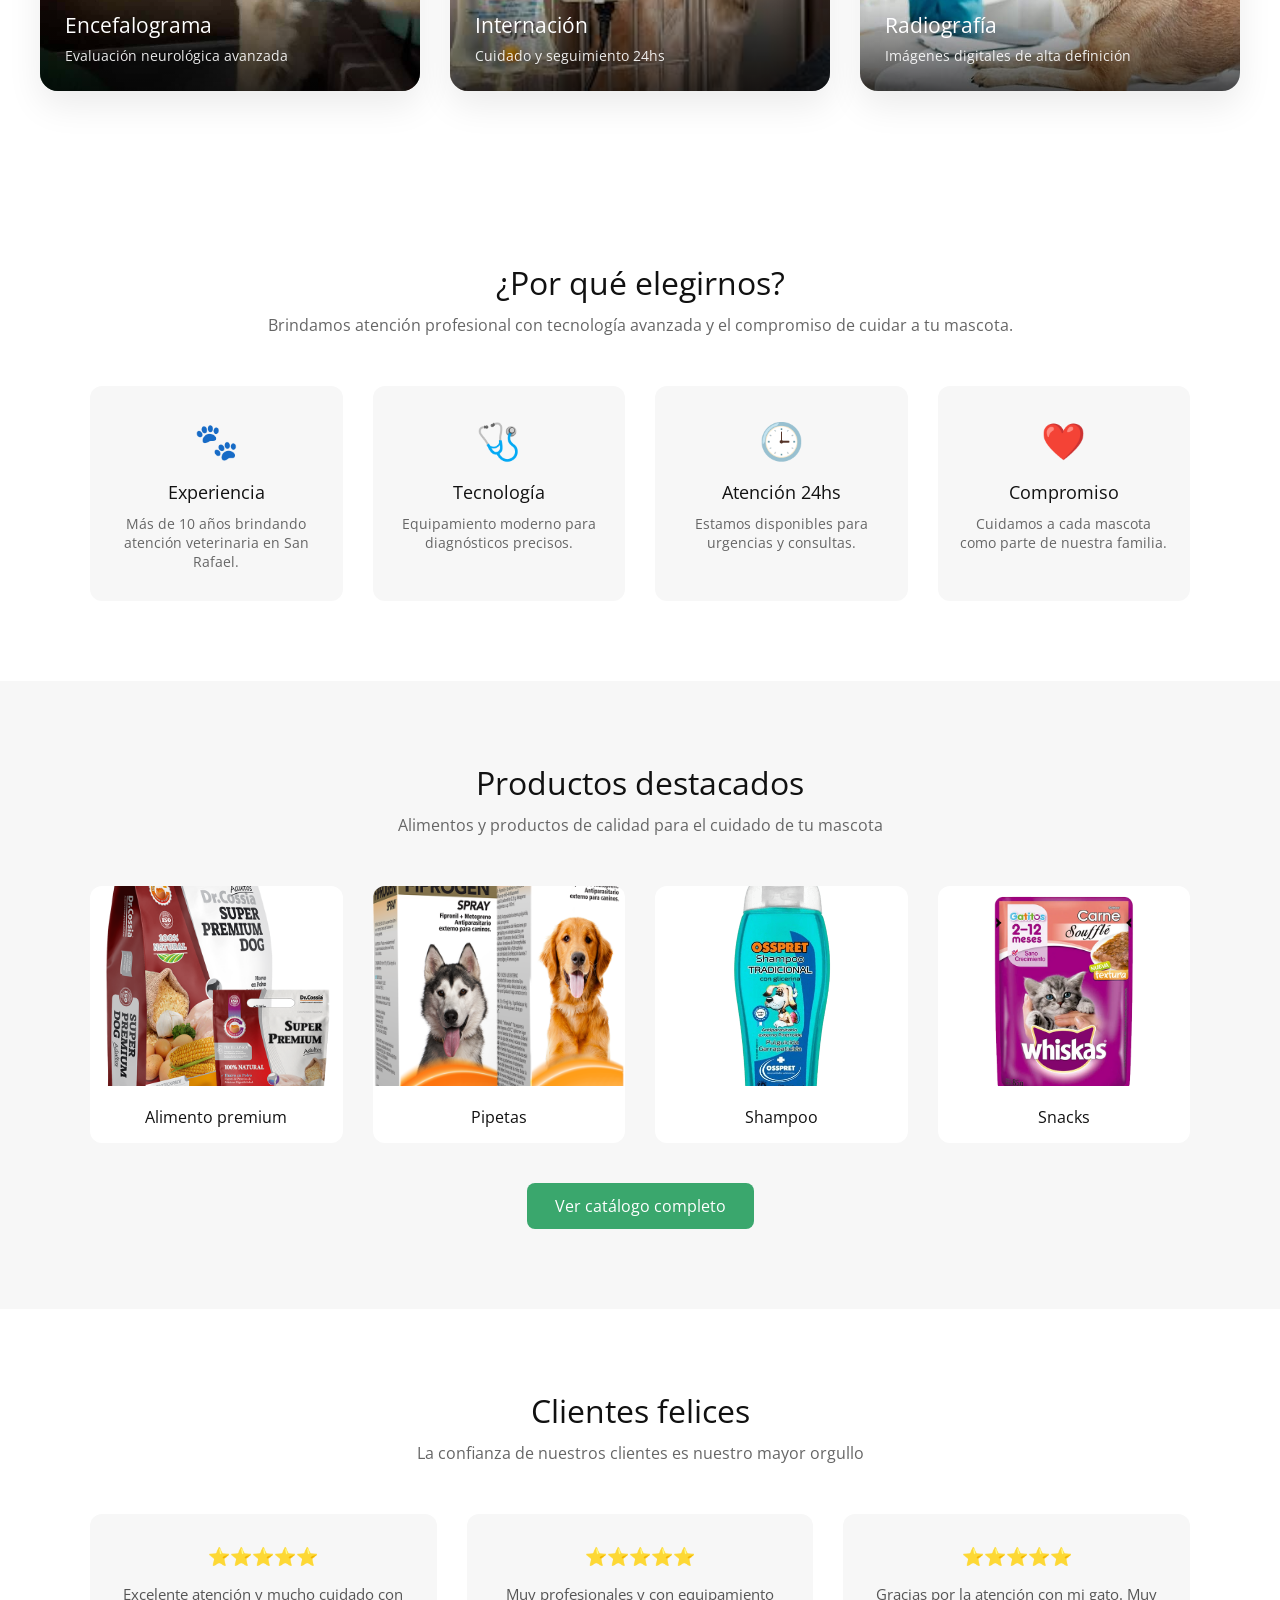
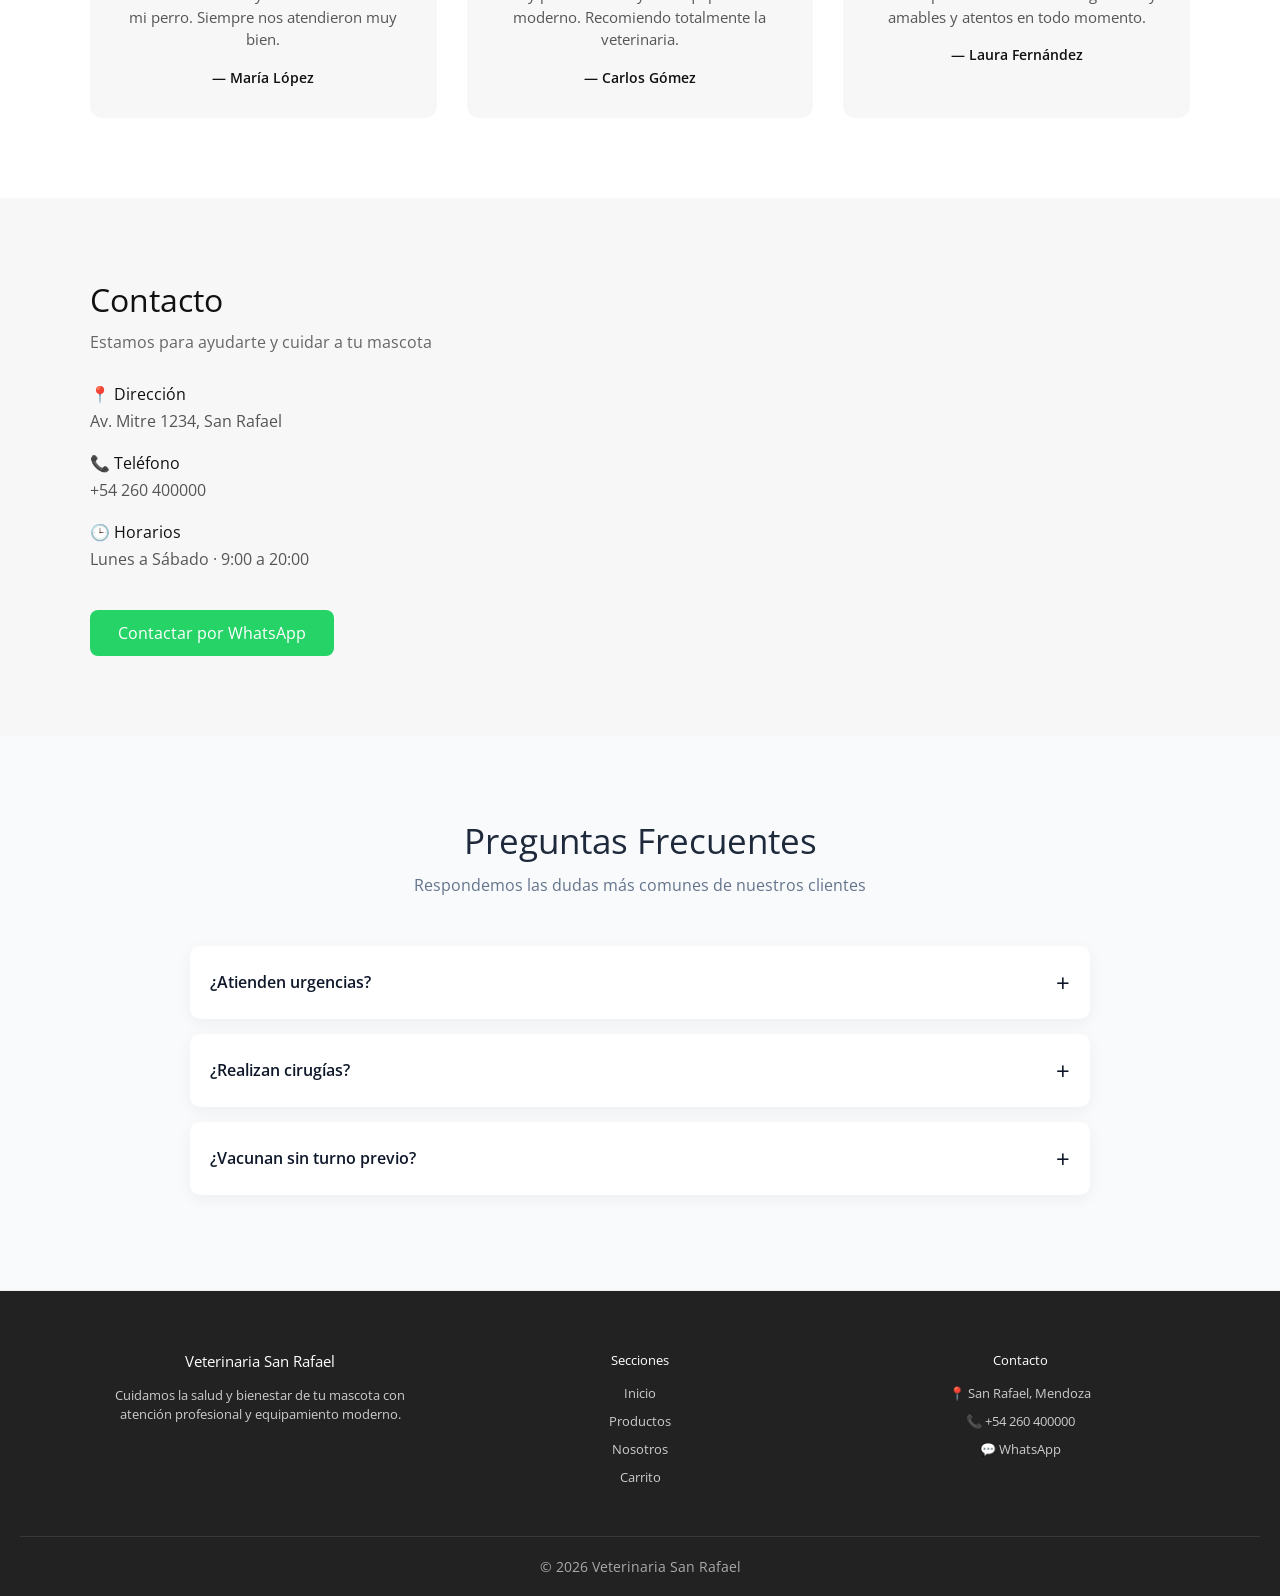
==== commit 6923ef10: "agregue animaciones con una libreria" ====
--- a/index.html
+++ b/index.html
@@ -28,6 +28,10 @@
   <link rel="preconnect" href="https://fonts.googleapis.com">
   <link rel="preconnect" href="https://fonts.gstatic.com" crossorigin>
   <link href="https://fonts.googleapis.com/css2?family=Open+Sans:ital,wght@0,300..800;1,300..800&display=swap" rel="stylesheet">
+
+  <link rel="stylesheet" href="https://unpkg.com/aos@2.3.4/dist/aos.css"/>
+
+
 </head>
 <body>
 
@@ -100,7 +104,7 @@
 
   <div class="servicios-grid">
 
-    <div class="servicio-card">
+    <div class="servicio-card" data-aos="zoom-in">
       <img src="assets/img/servicios/cirugia.jpg" alt="Cirugía">
       <div class="servicio-info">
         <h3>Cirugía</h3>
@@ -108,7 +112,7 @@
       </div>
     </div>
 
-    <div class="servicio-card">
+    <div class="servicio-card" data-aos="zoom-in">
       <img src="assets/img/servicios/ecografia.jpeg" alt="Ecografía">
       <div class="servicio-info">
         <h3>Ecografía</h3>
@@ -116,7 +120,7 @@
       </div>
     </div>
 
-    <div class="servicio-card">
+    <div class="servicio-card" data-aos="zoom-in">
       <img src="assets/img/servicios/electrocardiograma.jpg" alt="Electrocardiograma">
       <div class="servicio-info">
         <h3>Electrocardiograma</h3>
@@ -124,7 +128,7 @@
       </div>
     </div>
 
-    <div class="servicio-card">
+    <div class="servicio-card" data-aos="zoom-in">
       <img src="assets/img/servicios/encefalograma.jpg" alt="Encefalograma">
       <div class="servicio-info">
         <h3>Encefalograma</h3>
@@ -132,7 +136,7 @@
       </div>
     </div>
 
-    <div class="servicio-card">
+    <div class="servicio-card" data-aos="zoom-in">
       <img src="assets/img/servicios/internacion.jpg" alt="Internación">
       <div class="servicio-info">
         <h3>Internación</h3>
@@ -140,7 +144,7 @@
       </div>
     </div>
 
-    <div class="servicio-card">
+    <div class="servicio-card" data-aos="zoom-in">
       <img src="assets/img/servicios/radiografia.jpg" alt="Radiografía">
       <div class="servicio-info">
         <h3>Radiografía</h3>
@@ -165,25 +169,25 @@
 
     <div class="beneficios-grid">
 
-      <div class="beneficio-card">
+      <div class="beneficio-card" data-aos="zoom-in">
         <div class="beneficio-icon">🐾</div>
         <h3>Experiencia</h3>
         <p>Más de 10 años brindando atención veterinaria en San Rafael.</p>
       </div>
 
-      <div class="beneficio-card">
+      <div class="beneficio-card" data-aos="zoom-in">
         <div class="beneficio-icon">🩺</div>
         <h3>Tecnología</h3>
         <p>Equipamiento moderno para diagnósticos precisos.</p>
       </div>
 
-      <div class="beneficio-card">
+      <div class="beneficio-card" data-aos="zoom-in">
         <div class="beneficio-icon">🕒</div>
         <h3>Atención 24hs</h3>
         <p>Estamos disponibles para urgencias y consultas.</p>
       </div>
 
-      <div class="beneficio-card">
+      <div class="beneficio-card" data-aos="zoom-in">
         <div class="beneficio-icon">❤️</div>
         <h3>Compromiso</h3>
         <p>Cuidamos a cada mascota como parte de nuestra familia.</p>
@@ -206,22 +210,22 @@
 
     <div class="productos-grid">
 
-      <div class="producto-card">
+      <div class="producto-card" data-aos="zoom-in">
         <img src="assets/img/alimentos/drCossiaAdulto.png" alt="Alimento para mascotas">
         <h3>Alimento premium</h3>
       </div>
 
-      <div class="producto-card">
+      <div class="producto-card" data-aos="zoom-in">
         <img src="assets/img/farmacos/fiprogenSpray.png" alt="Pipetas">
         <h3>Pipetas</h3>
       </div>
 
-      <div class="producto-card">
+      <div class="producto-card" data-aos="zoom-in"> 
         <img src="assets/img/farmacos/shampooTradicional.png" alt="Shampoo veterinario">
         <h3>Shampoo</h3>
       </div>
 
-      <div class="producto-card">
+      <div class="producto-card" data-aos="zoom-in">
         <img src="assets/img/farmacos/whiskasPouch.png" alt="Snacks">
         <h3>Snacks</h3>
       </div>
@@ -246,7 +250,7 @@
 
     <div class="testimonios-grid">
 
-      <div class="testimonio-card">
+      <div class="testimonio-card" data-aos="zoom-in">
         <div class="estrellas">⭐⭐⭐⭐⭐</div>
         <p>
           Excelente atención y mucho cuidado con mi perro.
@@ -255,7 +259,7 @@
         <span>— María López</span>
       </div>
 
-      <div class="testimonio-card">
+      <div class="testimonio-card" data-aos="zoom-in">
         <div class="estrellas">⭐⭐⭐⭐⭐</div>
         <p>
           Muy profesionales y con equipamiento moderno.
@@ -264,7 +268,7 @@
         <span>— Carlos Gómez</span>
       </div>
 
-      <div class="testimonio-card">
+      <div class="testimonio-card" data-aos="zoom-in">
         <div class="estrellas">⭐⭐⭐⭐⭐</div>
         <p>
           Gracias por la atención con mi gato. Muy amables
@@ -310,7 +314,7 @@
 
     </div>
 
-    <div class="contacto-mapa">
+    <div class="contacto-mapa" data-aos="fade-left">
 
       <iframe
         src="https://www.google.com/maps?q=San+Rafael+Mendoza&output=embed"
@@ -424,6 +428,13 @@
 <script src="js/index.js"></script>
 <script src="js/header.js"></script>
 
-
+<script src="https://unpkg.com/aos@2.3.4/dist/aos.js"></script>
+
+<script>
+AOS.init({
+  duration: 800,
+  once: true
+});
+</script>
 </body>
 </html>
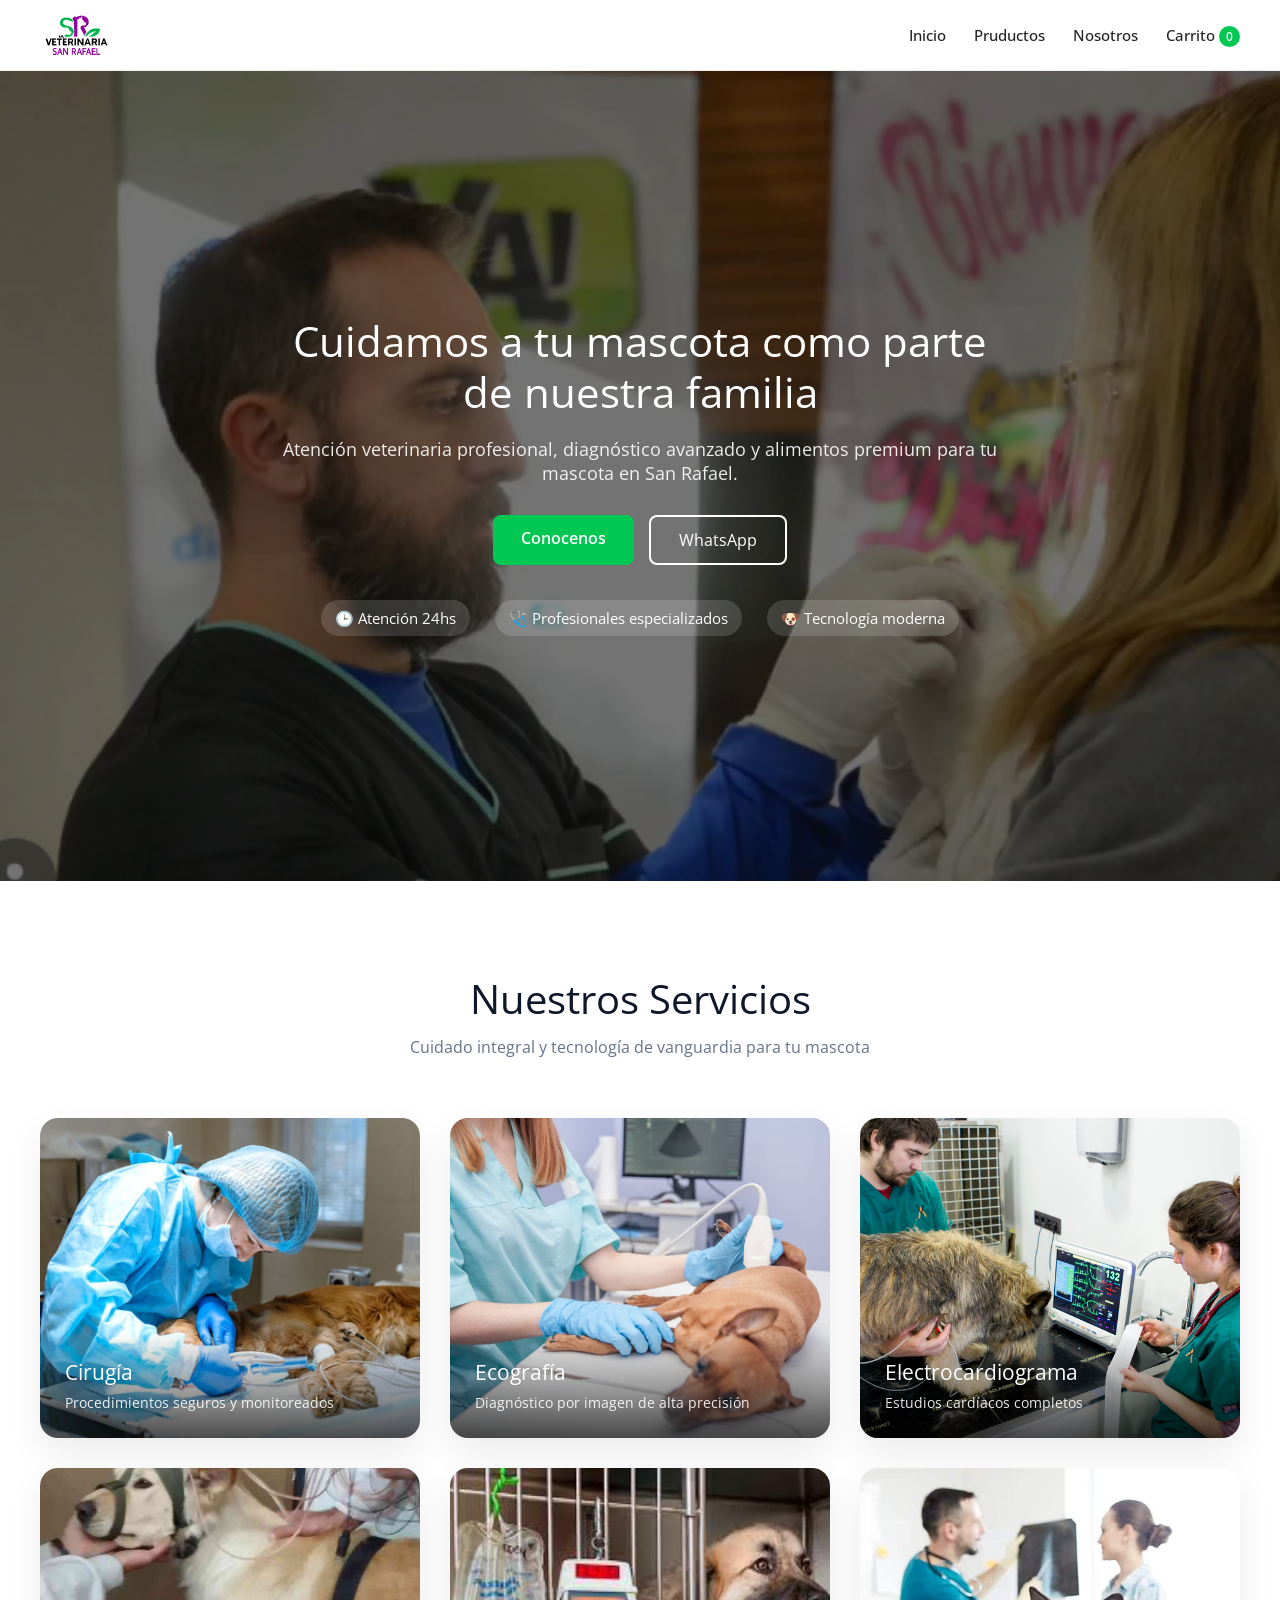
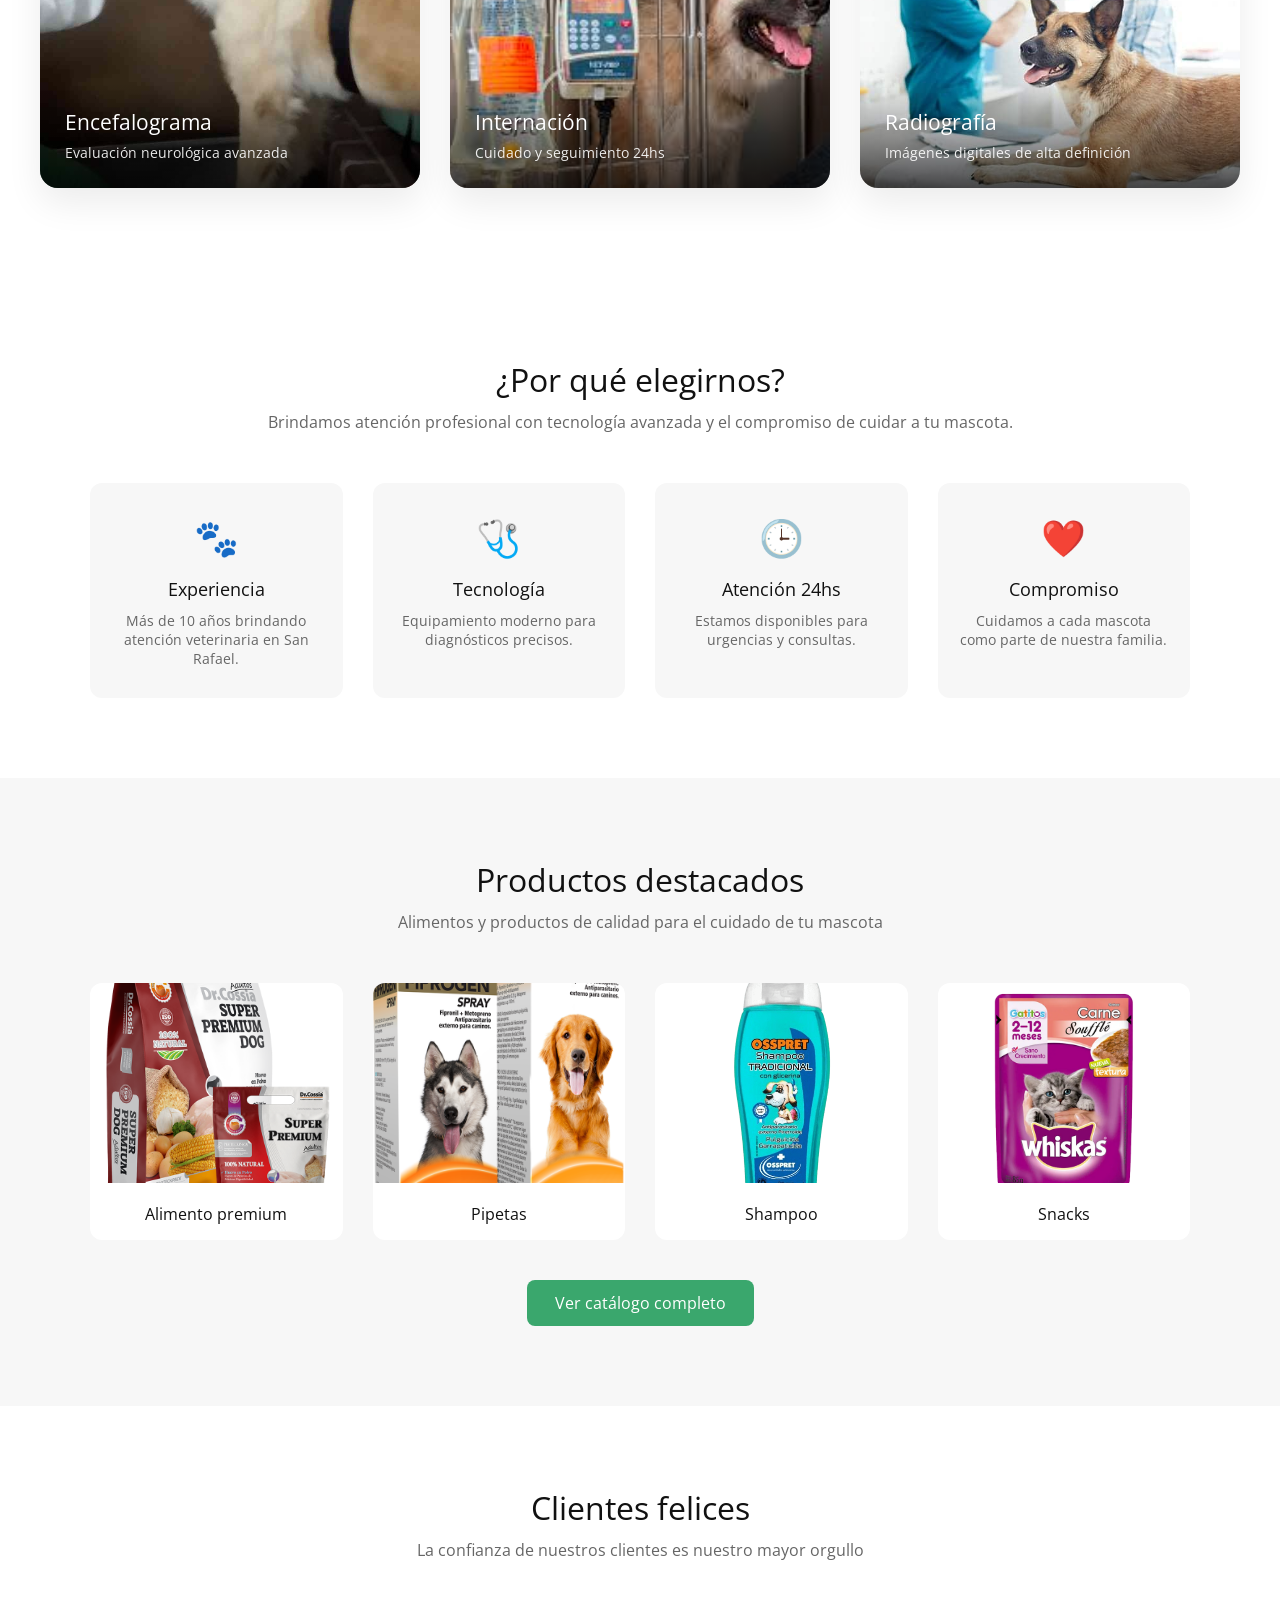
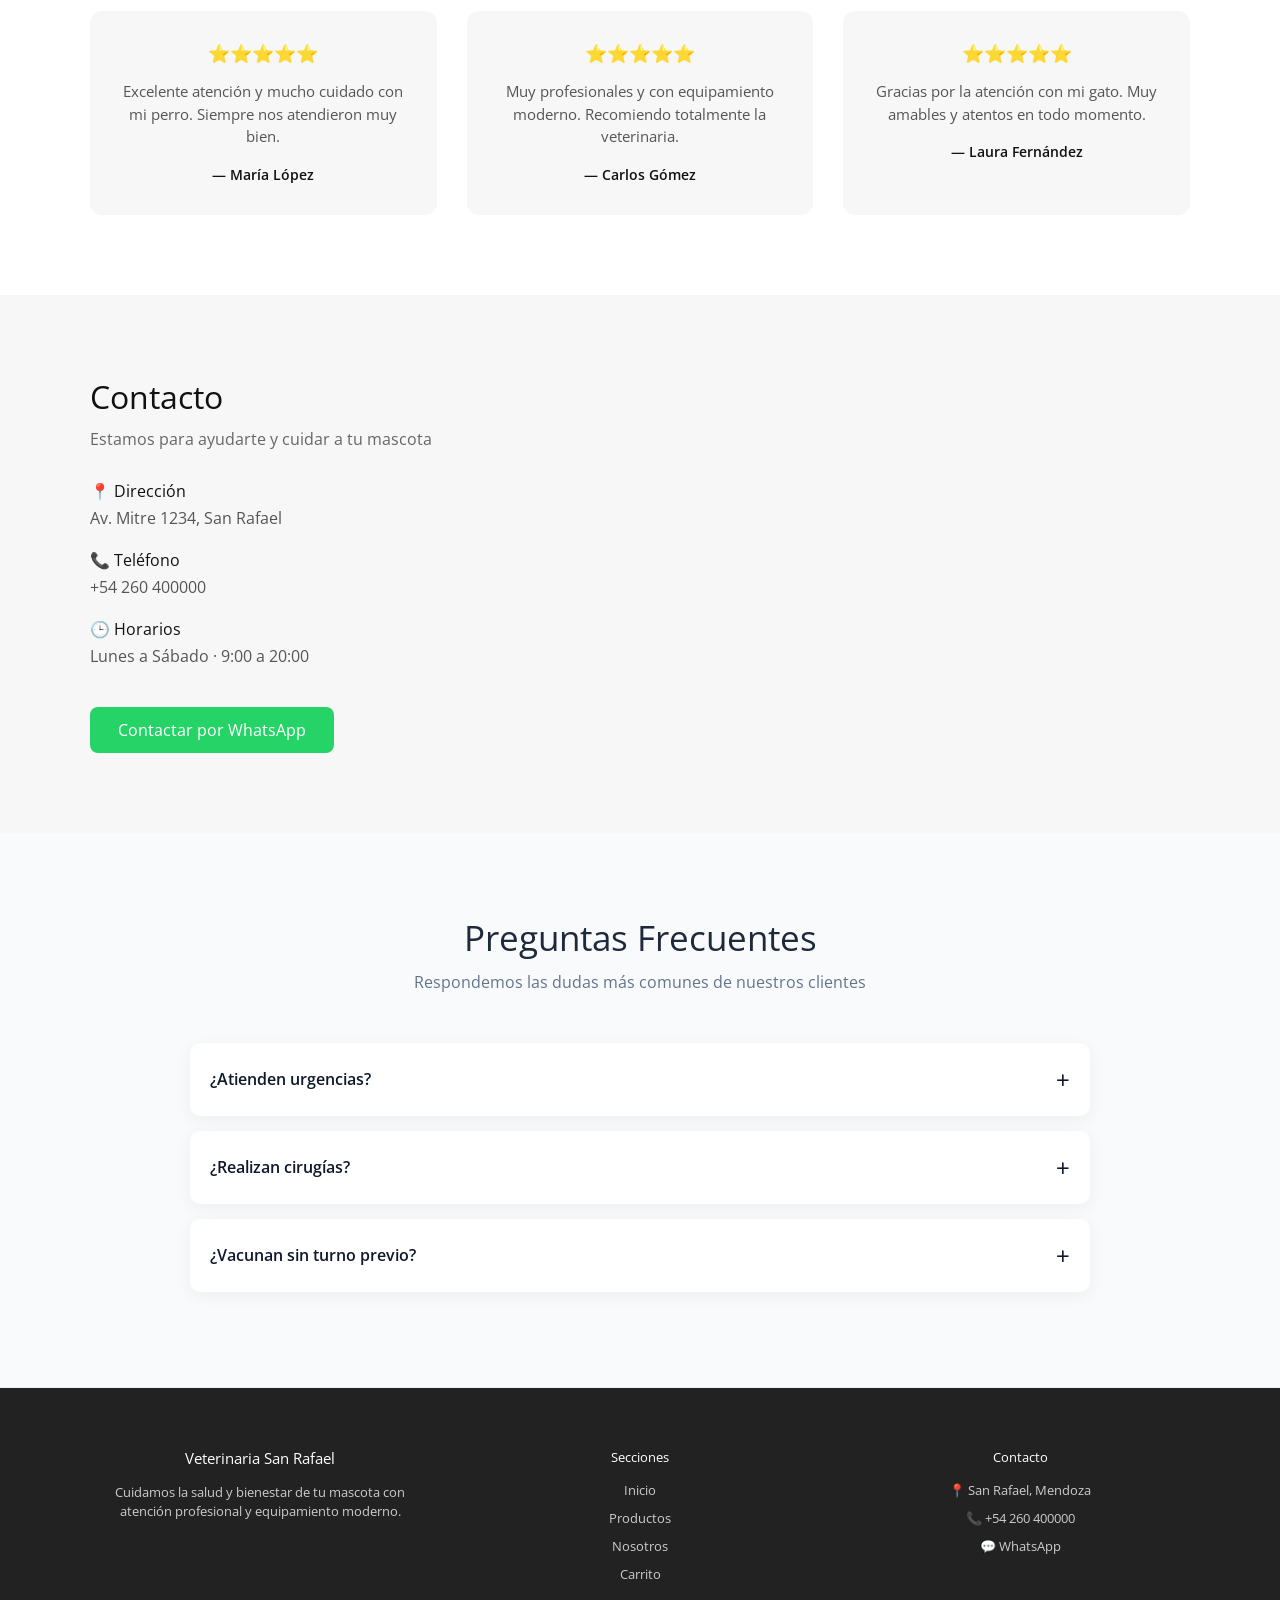
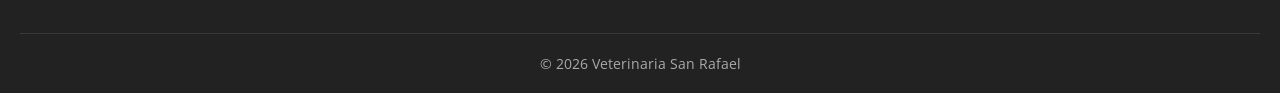
==== commit 0d115601: "cambie el hero y el header" ====
--- a/index.html
+++ b/index.html
@@ -16,6 +16,7 @@
   <link rel="stylesheet" href="css/destacados.css">
   <link rel="stylesheet" href="css/testimonios.css">
   <link rel="stylesheet" href="css/contacto.css">
+  <link rel="stylesheet" href="css/header.css">
   <link rel="stylesheet" href="css/footer.css">
 
 
@@ -38,8 +39,7 @@
 <header class="header">
   <div class="header__logo">
     <a href="index.html">
-      VETERINARIA SAN RAFAEL
-      <img src="" alt="">
+      <img src="assets/img/flayers/logoSRvete.png" alt="">
     </a>
   </div>
 
--- a/css/global.css
+++ b/css/global.css
@@ -1,96 +1,4 @@
 
-
-
-/* ===============================
-   HEADER GLOBAL
-=============================== */
-
-.header {
-  width: 100%;
-  height: 64px;
-
-  display: flex;
-  align-items: center;
-  justify-content: space-between;
-
-  padding: 0 20px;
-
-  background-color: #fff;
-  border-bottom: 1px solid #eee;
-
-  position: sticky;
-  top: 0;
-  z-index: 100;
-}
-
-/* LOGO */
-
-.header__logo a {
-  font-size: 20px;
-  font-weight: 700;
-  letter-spacing: 1px;
-  text-decoration: none;
-  color: #000;
-  font-family: var(--font-main2);
-}
-
-/* NAV */
-
-.header__nav {
-  display: flex;
-  align-items: center;
-  gap: 24px;
-}
-
-.header__nav a {
-  position: relative;
-  text-decoration: none;
-  font-size: 14px;
-  font-weight: 500;
-  color: #111;
-  transition: color 0.2s ease;
-}
-
-/* Hover */
-
-.header__nav a::after {
-  content: "";
-  position: absolute;
-  left: 0;
-  bottom: -4px;
-
-  width: 0%;
-  height: 2px;
-  background: var(--color-primario);
-
-  transition: width 0.25s ease;
-}
-
-.header__nav a:hover::after {
-  width: 100%;
-}
-
-
-/* CONTADOR */
-
-#contadorCarrito {
-  display: inline-flex;
-  align-items: center;
-  justify-content: center;
-
-  min-width: 18px;
-  height: 18px;
-
-  margin-left: 4px;
-
-  background: var(--color-primario);
-  color: #fff;
-
-  font-size: 11px;
-  font-weight: 600;
-
-  border-radius: var(--border-radius);
-}
 
 /* ===============================
    FOOTER
--- a/css/hero.css
+++ b/css/hero.css
@@ -1,17 +1,17 @@
 .hero{
   position:relative;
-  height:80vh;
+  height:90vh;
   min-height:500px;
 
   display:flex;
-  align-items:center;
+  align-items:center ;
   justify-content:center;
 
   text-align:center;
 
   background-image:url("../assets/img/flayers/pablo1.png");
   background-size:cover;
-  background-position:center;
+  background-position: 30% center;
 
   padding:20px;
 }
@@ -60,8 +60,8 @@
 
 .btn-primary{
   padding:12px 28px;
-  background:#3aa76d;
-  color:white;
+  background: var(--color-primario);
+  color: var(--color-blanco);
   border-radius:8px;
   text-decoration:none;
   font-weight:600;
@@ -69,20 +69,20 @@
 }
 
 .btn-primary:hover{
-  background:#2e8f5a;
+  background:var(--color-primario-oscuro);
 }
 
 .btn-secondary{
   padding:12px 28px;
   border:2px solid white;
-  color:white;
+  color:var(--color-blanco);
   border-radius:8px;
   text-decoration:none;
   transition:.3s;
 }
 
 .btn-secondary:hover{
-  background:white;
+  background:var(--color-blanco);
   color:black;
 }
 
--- a/css/header.css
+++ b/css/header.css
@@ -0,0 +1,128 @@
+/* ==========================================
+   HEADER
+========================================== */
+
+.header{
+  position:sticky;
+  top:0;
+  z-index:1000;
+
+  background:#fff;
+
+  display:flex;
+  justify-content:space-between;
+  align-items:center;
+
+  padding:14px 40px;
+
+  border-bottom:1px solid #eee;
+}
+
+
+/* ==========================================
+   LOGO
+========================================== */
+
+.header__logo a{
+  display:flex;
+  align-items:center;
+}
+
+.header__logo img{
+  height:42px;
+  width:auto;
+  display:block;
+  object-fit:contain;
+}
+
+
+/* ==========================================
+   NAV
+========================================== */
+
+.header__nav{
+  display:flex;
+  align-items:center;
+  gap:28px;
+}
+
+.header__nav a{
+  text-decoration:none;
+  font-size:15px;
+  font-weight:500;
+  color:#222;
+
+  position:relative;
+
+  transition:color .2s ease;
+}
+
+.header__nav a:hover{
+  color:var(--color-primario);
+}
+
+
+.header__nav a::after {
+  content: "";
+  position: absolute;
+  left: 0;
+  bottom: -4px;
+
+  width: 0%;
+  height: 2px;
+  background: var(--color-primario);
+
+  transition: width 0.25s ease;
+}
+
+.header__nav a:hover::after {
+  width: 100%;
+}
+
+
+/* ==========================================
+   CARRITO
+========================================== */
+
+.nav-carrito{
+  display:flex;
+  align-items:center;
+  gap:6px;
+}
+
+#contadorCarrito{
+  background:var(--color-primario);
+  color:#fff;
+
+  font-size:12px;
+  font-weight:600;
+
+  padding:2px 7px;
+
+  border-radius:20px;
+}
+
+
+/* ==========================================
+   MOBILE
+========================================== */
+
+@media (max-width:768px){
+
+  .header{
+    padding:12px 20px;
+  }
+
+  .header__logo img{
+    height:34px;
+  }
+
+  .header__nav{
+    gap:16px;
+  }
+
+  .header__nav a{
+    font-size:14px;
+  }
+
+}
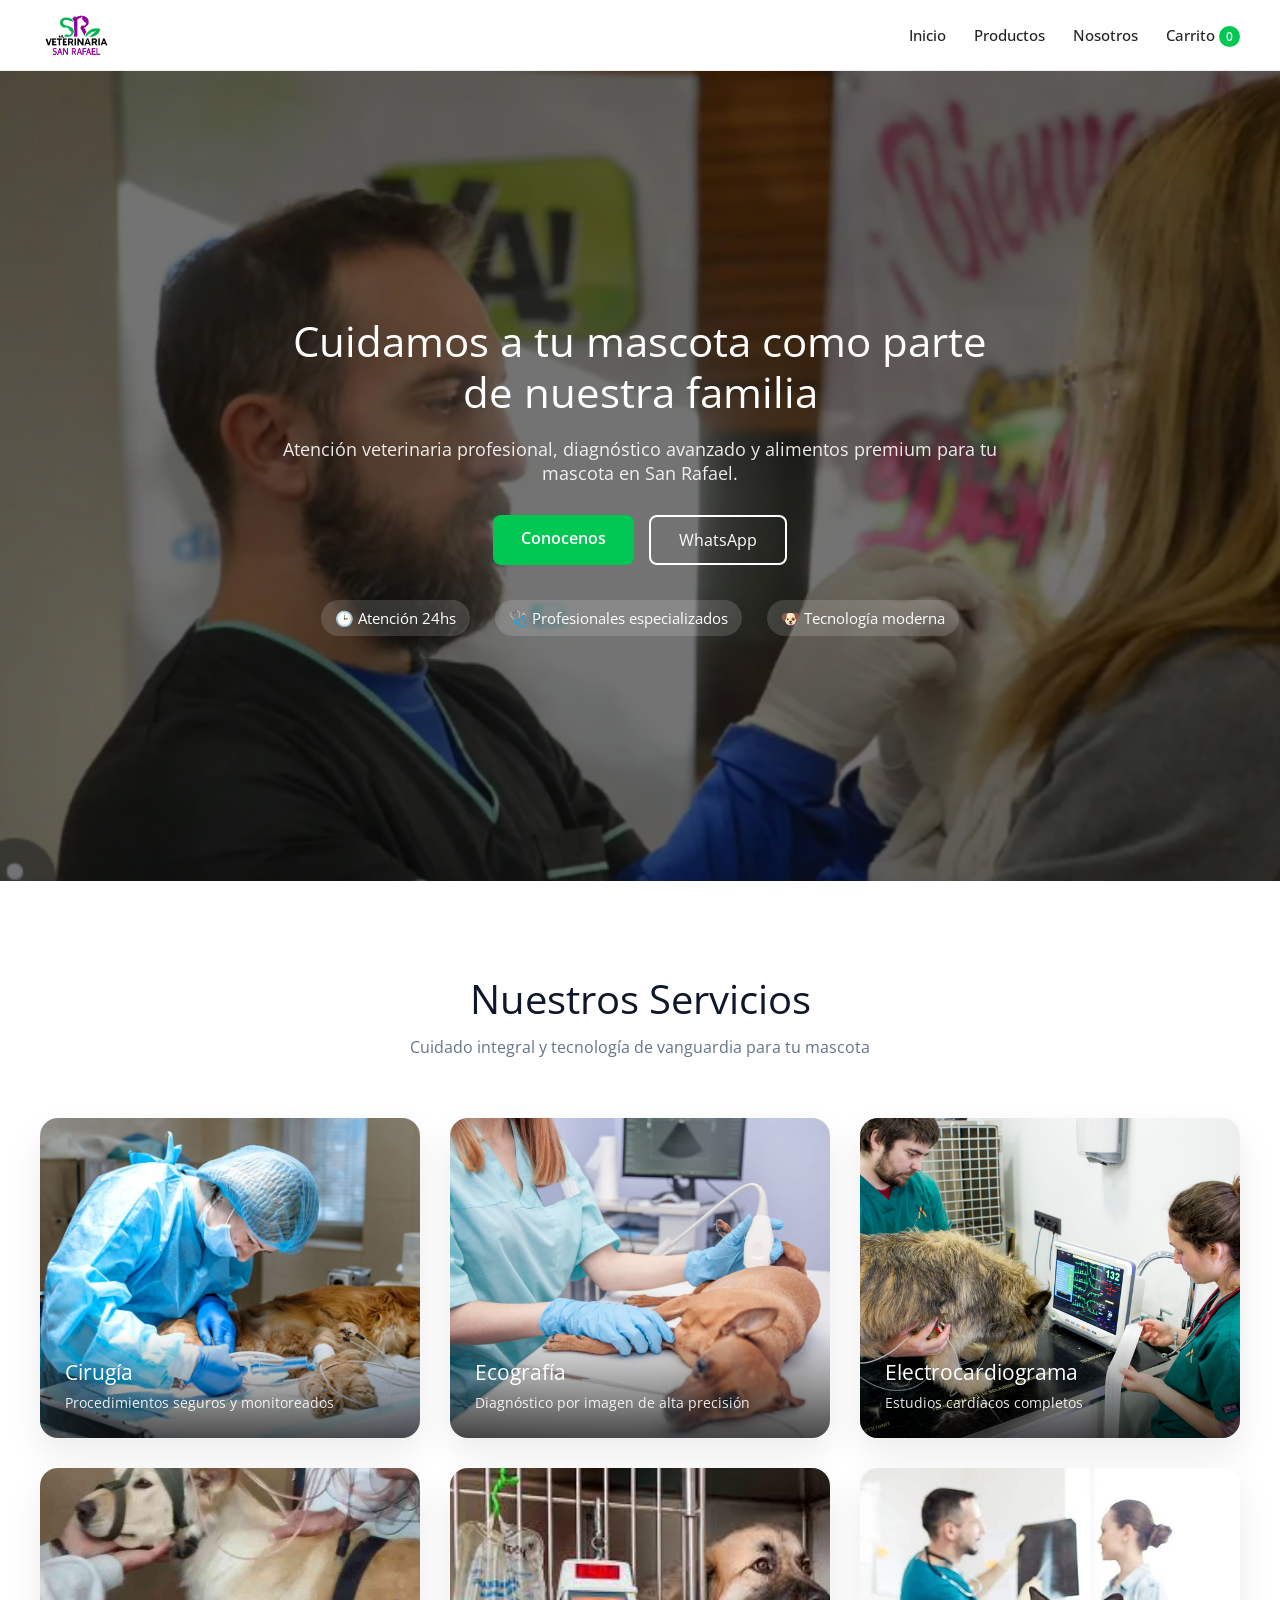
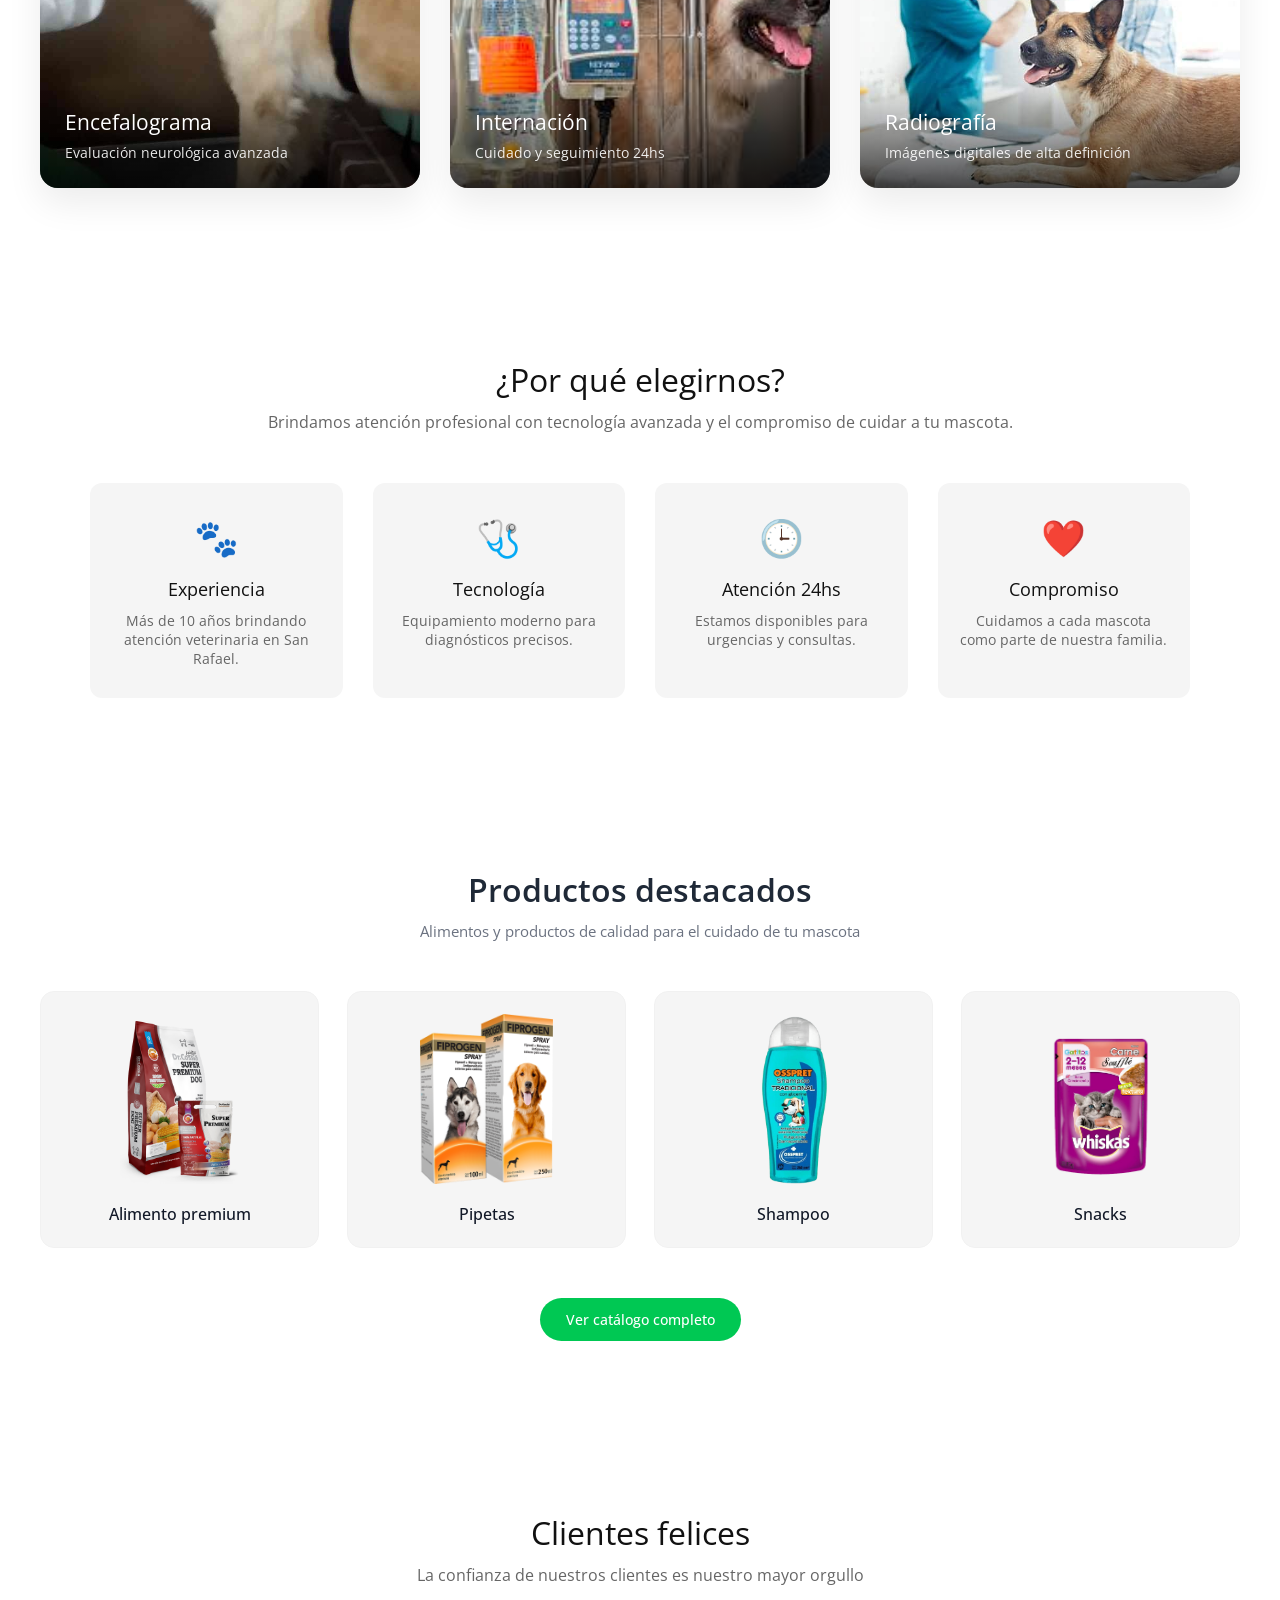
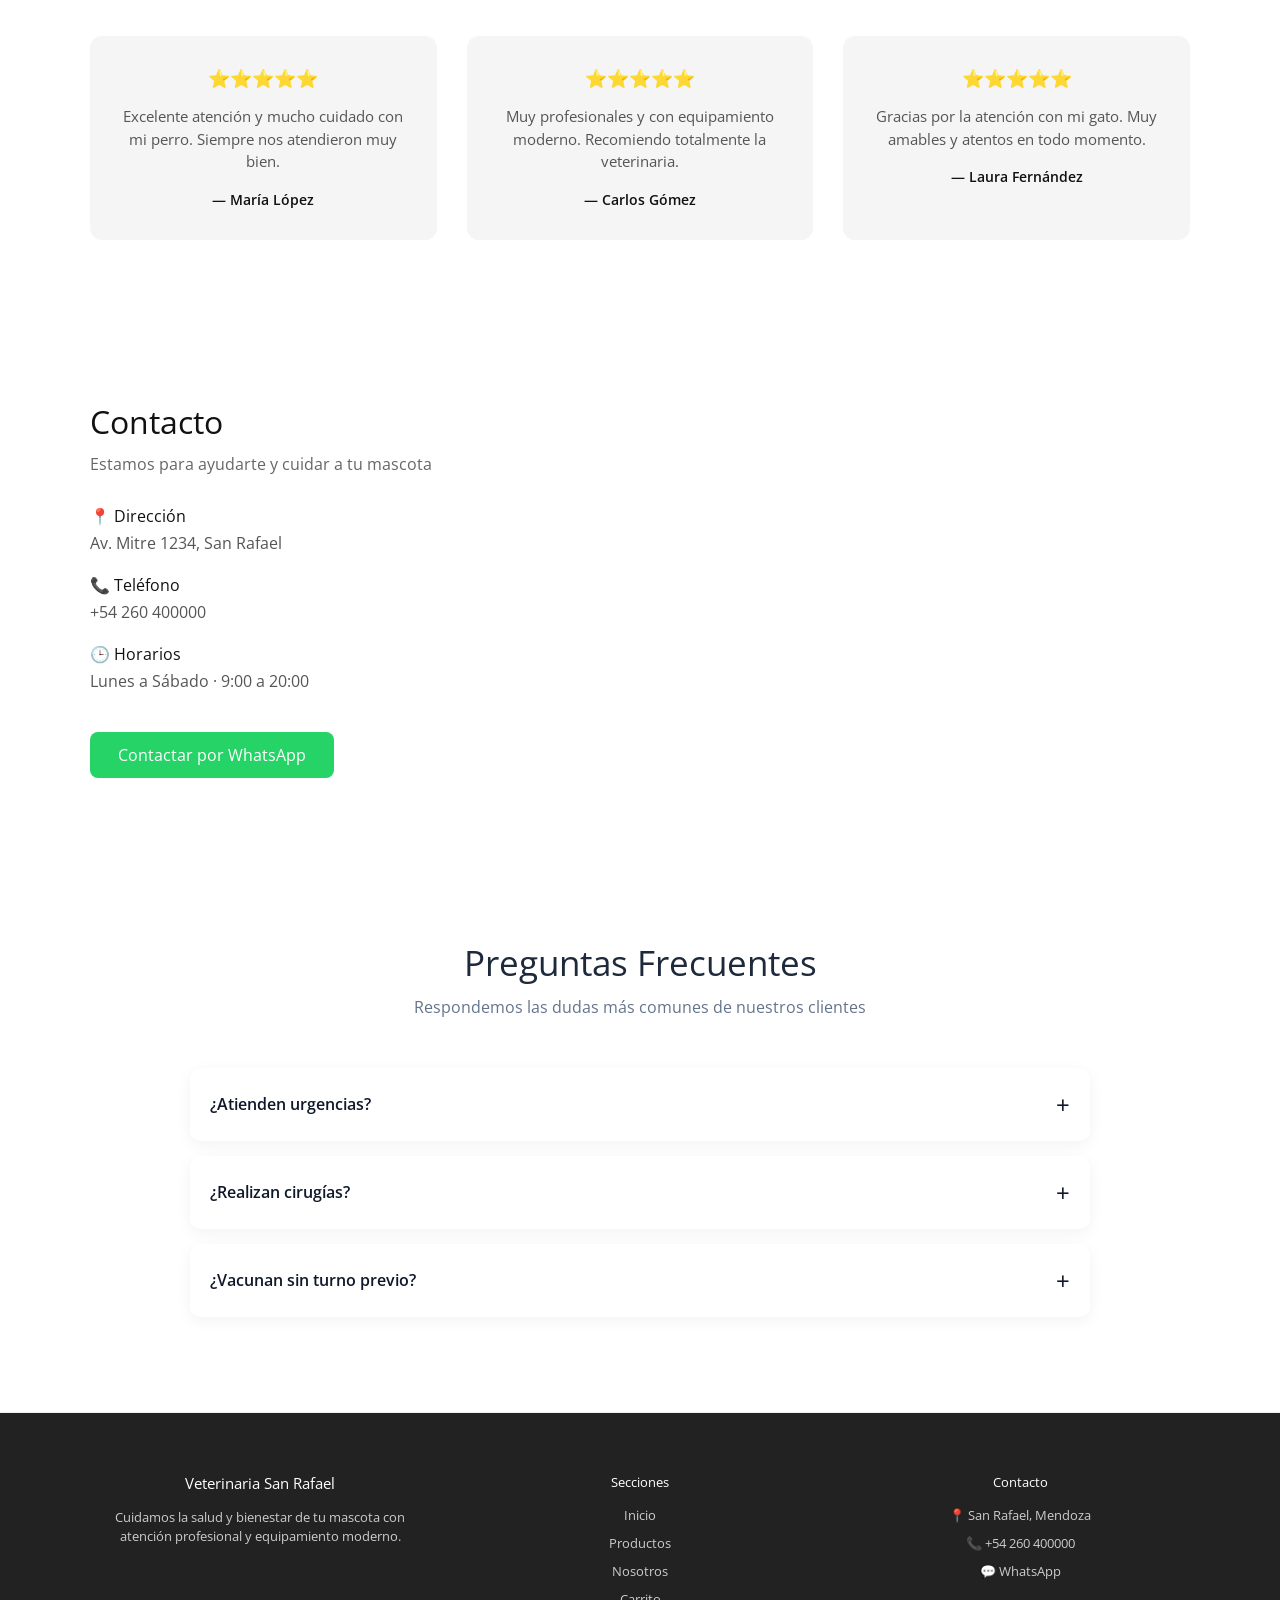
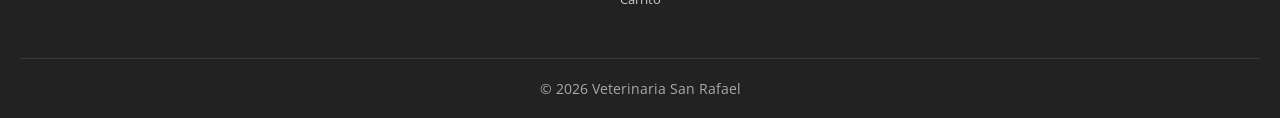
==== commit 069d0a37: "arreglos minimos" ====
--- a/index.html
+++ b/index.html
@@ -45,7 +45,7 @@
 
   <nav class="header__nav">
     <a href="index.html">Inicio</a>
-    <a href="catalogo.html">Pruductos</a>
+    <a href="catalogo.html">Productos</a>
     <a href="nosotros.html">Nosotros</a>
     <a href="carrito.html">
       Carrito <span id="contadorCarrito">0</span>
--- a/css/variables.css
+++ b/css/variables.css
@@ -5,7 +5,7 @@
   --color-primario-oscuro: #078137;
   --color-secundario: #aa22c5;
   --color-oscuro: #111;
-  --color-light: #f8fafc;
+  --color-light: #f5f5f5eb;
   --color-gray: #777;
   --color-blanco: #ffffff;
 
--- a/css/preguntas.css
+++ b/css/preguntas.css
@@ -4,7 +4,7 @@
 
 .faq {
   padding: 80px 20px;
-  background: #f8fafc;
+  background: var(--color-blanco);
 }
 
 .faq-container {
@@ -31,7 +31,7 @@
   margin-bottom: 15px;
   border-radius: 10px;
   overflow: hidden;
-  background: #ffffff;
+  background:var(--color-blanco);
   box-shadow: 0 4px 15px rgba(0,0,0,0.05);
 }
 
@@ -54,7 +54,7 @@
 }
 
 .faq-question:hover {
-  background: #f1f5f9;
+  background:var(--color-light);
 }
 
 .faq-question .icon {
--- a/css/beneficios.css
+++ b/css/beneficios.css
@@ -1,6 +1,6 @@
 .beneficios{
   padding:80px 20px;
-  background:white;
+  background:var(--color-blanco);
 }
 
 .beneficios-container{
@@ -33,7 +33,7 @@
   padding:30px 20px;
   border-radius:12px;
 
-  background:#f7f7f7;
+  background:var(--color-light);
 
   transition:.3s;
 }
--- a/css/destacados.css
+++ b/css/destacados.css
@@ -1,90 +1,155 @@
+/* ==========================================
+   PRODUCTOS HOME
+========================================== */
+
 .productos-home{
-  padding:80px 20px;
-  background:#f7f7f7;
+  padding:90px 20px;
+  background:var(--color-blanco);
 }
 
 .productos-container{
-  max-width:1100px;
+  max-width:1200px;
   margin:auto;
   text-align:center;
 }
 
-.productos-home h2{
+.productos-container h2{
   font-size:32px;
+  font-weight:600;
   margin-bottom:10px;
+  color:#1f2937;
 }
 
 .productos-subtitle{
-  color:#666;
+  font-size:15px;
+  color:#6b7280;
   margin-bottom:50px;
 }
 
-/* GRID */
+
+/* ==========================================
+   GRID
+========================================== */
 
 .productos-grid{
   display:grid;
   grid-template-columns:repeat(4,1fr);
-  gap:30px;
-  margin-bottom:40px;
+  gap:28px;
 }
 
-/* CARD */
+
+/* ==========================================
+   CARD
+========================================== */
 
 .producto-card{
-  background:white;
-  border-radius:12px;
-  overflow:hidden;
+  background:var(--color-light);
+  border-radius:14px;
+
+  padding:22px 18px;
+
+  border:1px solid #f1f1f1;
+
+  transition:all .3s ease;
+
   cursor:pointer;
-
-  transition:.3s;
 }
 
 .producto-card:hover{
   transform:translateY(-6px);
-  box-shadow:0 10px 20px rgba(0,0,0,0.08);
+  box-shadow:0 12px 30px rgba(0,0,0,0.08);
 }
 
-/* IMAGEN */
+
+/* Imagen */
 
 .producto-card img{
   width:100%;
-  height:200px;
-  object-fit:cover;
+  height:170px;
+
+  object-fit:contain;
+
+  margin-bottom:14px;
+
+  transition:transform .35s ease;
 }
 
-/* TITULO */
+.producto-card:hover img{
+  transform:scale(1.05);
+}
+
+
+/* Texto */
 
 .producto-card h3{
-  padding:15px;
   font-size:16px;
+  font-weight:500;
+  color:#111827;
 }
 
-/* BOTON */
+
+/* ==========================================
+   BOTON CATALOGO
+========================================== */
 
 .btn-catalogo{
   display:inline-block;
-  padding:12px 28px;
 
-  background:#3aa76d;
-  color:white;
+  margin-top:50px;
 
-  border-radius:8px;
+  padding:12px 26px;
+
+  border-radius:999px;
+
+  background:var(--color-primario);
+  color:#fff;
+
   text-decoration:none;
+  font-weight:500;
+  font-size:14px;
 
-  transition:.3s;
+  transition:all .25s ease;
 }
 
 .btn-catalogo:hover{
-  background:#2e8f5a;
+  transform:translateY(-2px);
+  box-shadow:0 6px 14px rgba(0,0,0,0.15);
 }
 
-/* RESPONSIVE */
 
-@media (max-width:768px){
+/* ==========================================
+   RESPONSIVE
+========================================== */
 
-.productos-grid{
-  grid-template-columns:repeat(2,1fr);
-  gap:20px;
+@media (max-width:1000px){
+
+  .productos-grid{
+    grid-template-columns:repeat(2,1fr);
+  }
+
 }
 
+@media (max-width:600px){
+
+  .productos-home{
+    padding:70px 15px;
+  }
+
+  .productos-container h2{
+    font-size:26px;
+  }
+
+  .productos-grid{
+    grid-template-columns:repeat(2,1fr);
+    gap:18px;
+  }
+
+  .producto-card{
+    padding:18px 14px;
+  }
+
+  .producto-card img{
+    height:130px;
+  }
+
 }
--- a/css/testimonios.css
+++ b/css/testimonios.css
@@ -1,6 +1,6 @@
 .testimonios{
   padding:80px 20px;
-  background:white;
+  background:var(--color-blanco);
 }
 
 .testimonios-container{
@@ -30,7 +30,7 @@
 /* CARD */
 
 .testimonio-card{
-  background:#f7f7f7;
+  background:var(--color-light);
   padding:30px 25px;
   border-radius:12px;
 
--- a/css/contacto.css
+++ b/css/contacto.css
@@ -1,6 +1,6 @@
 .contacto{
   padding:80px 20px;
-  background:#f7f7f7;
+  background:var(--color-blanco);
 }
 
 .contacto-container{
--- a/css/footer.css
+++ b/css/footer.css
@@ -2,6 +2,7 @@
   background:#222;
   color:white;
   padding:60px 20px 20px;
+  text-align: center;
 }
 
 .footer-container{
@@ -71,7 +72,7 @@
 
 .footer-container{
   grid-template-columns:1fr;
-  text-align:center;
+  text-align:left;
 }
 
 }
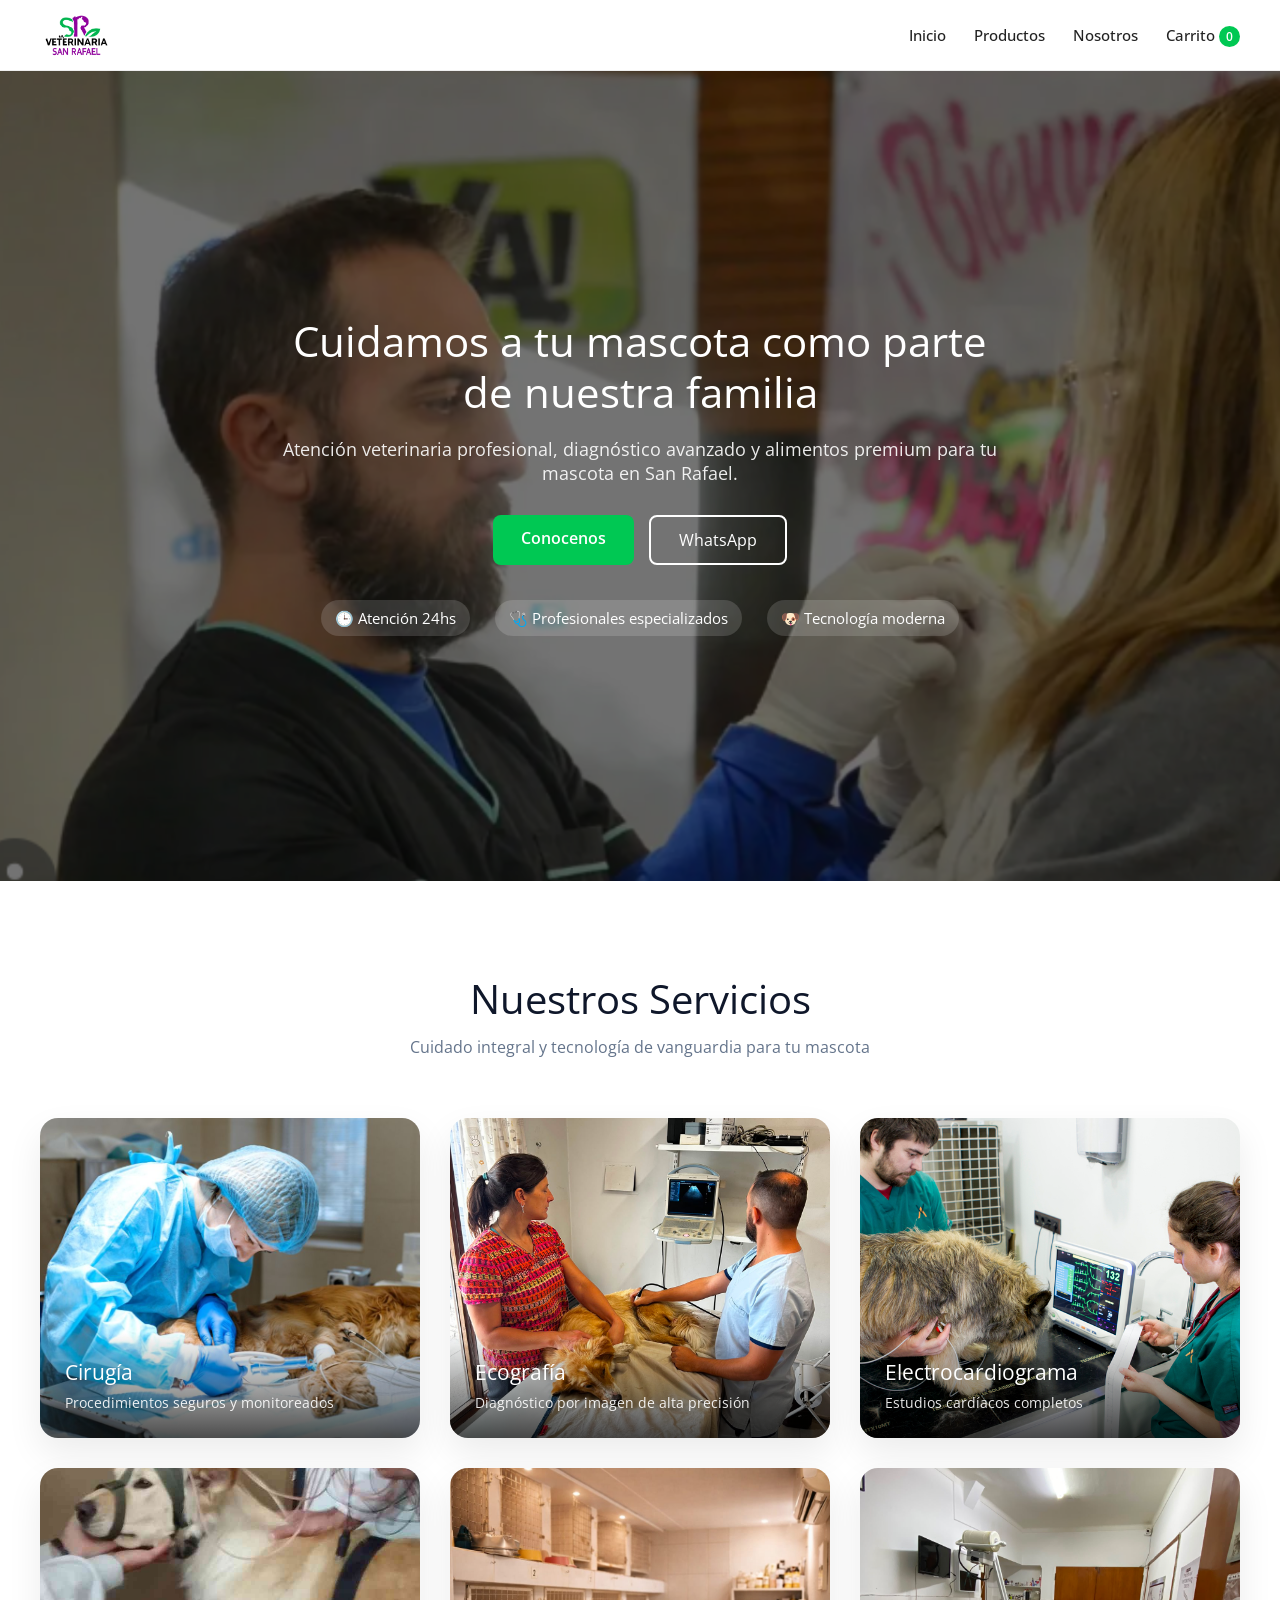
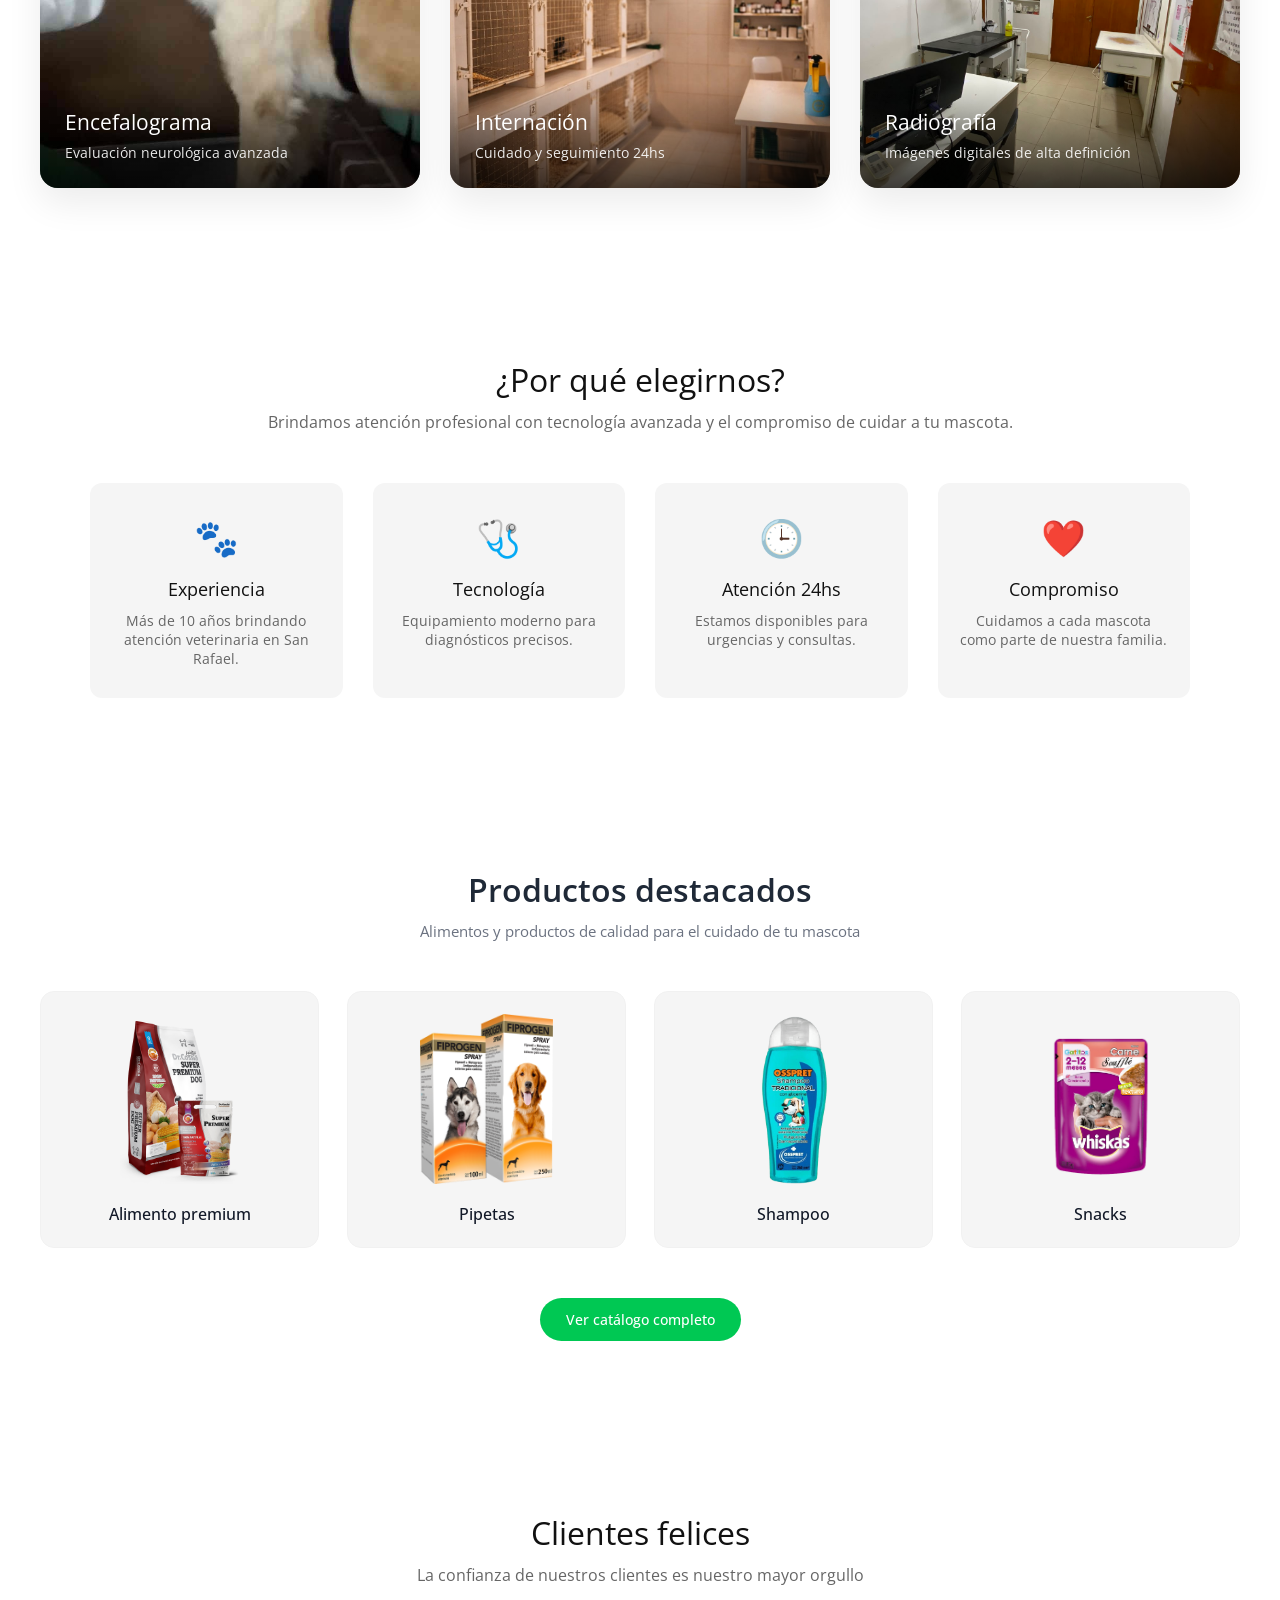
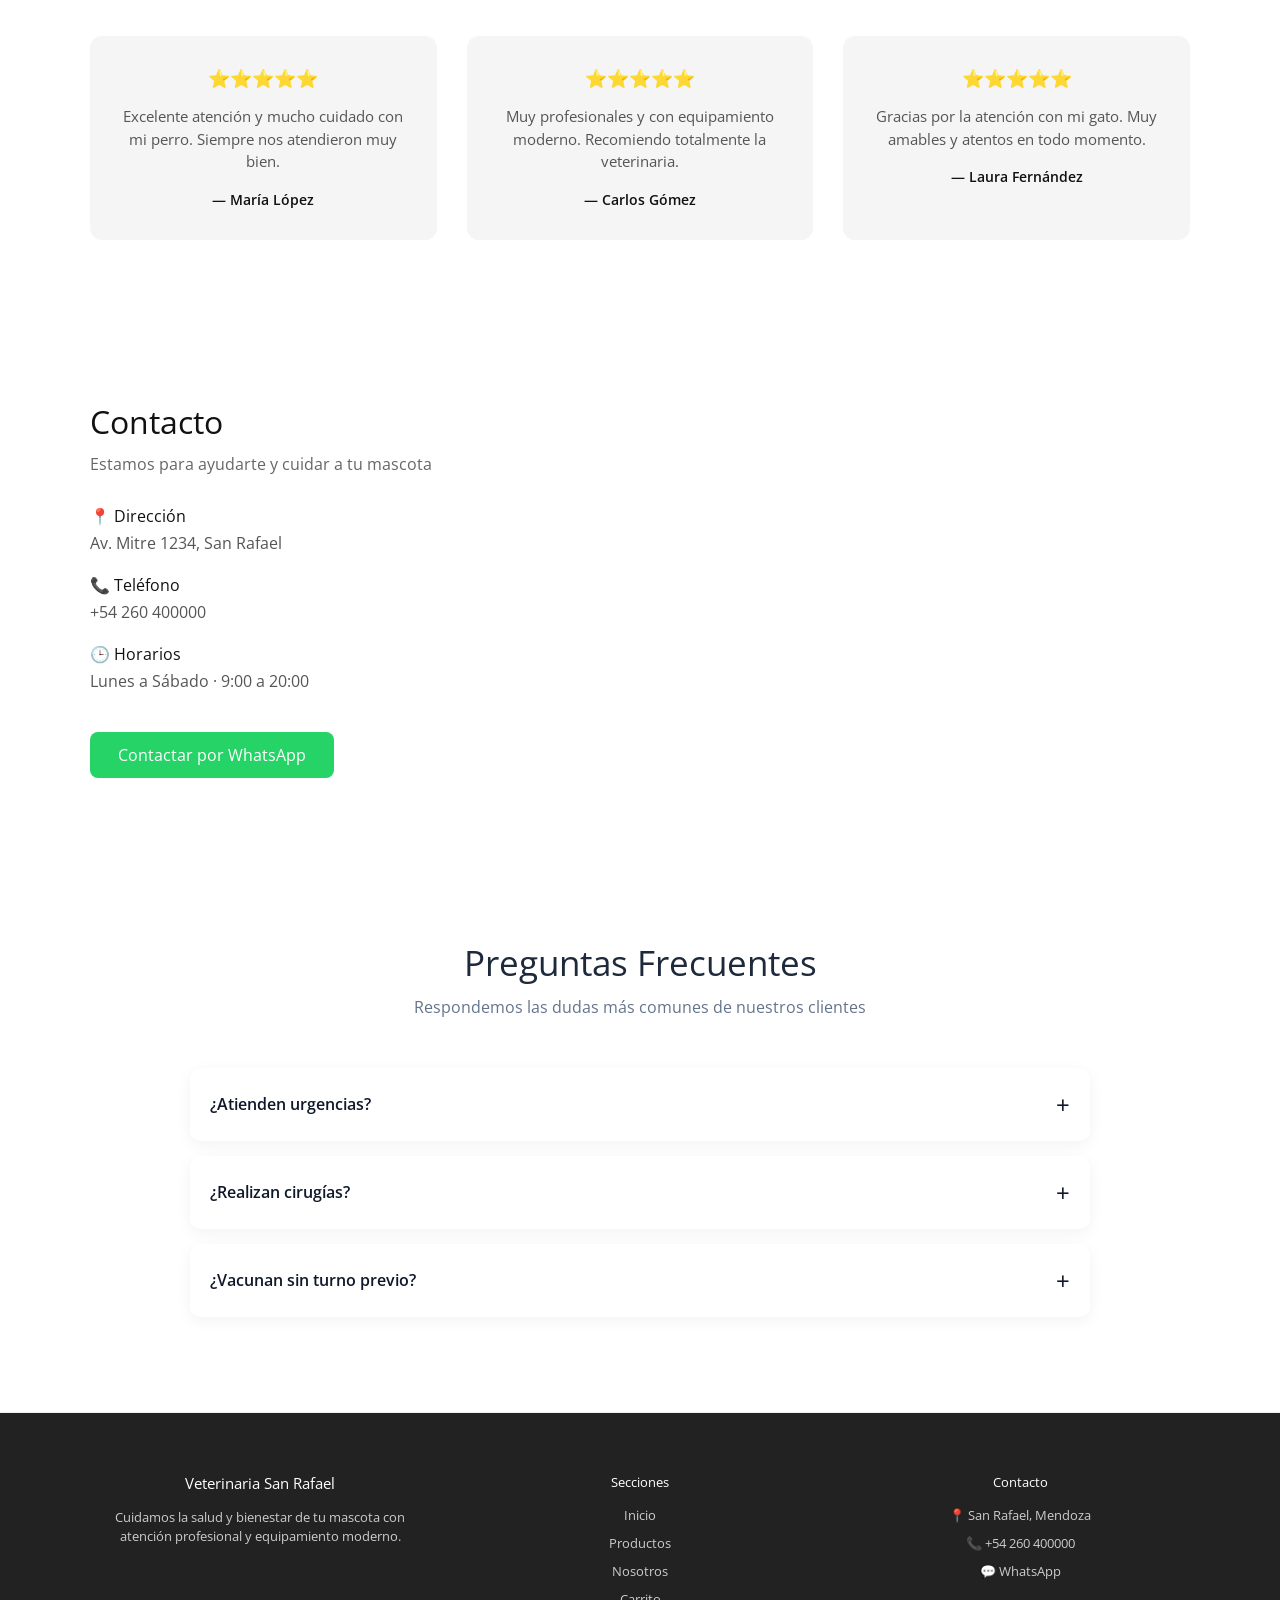
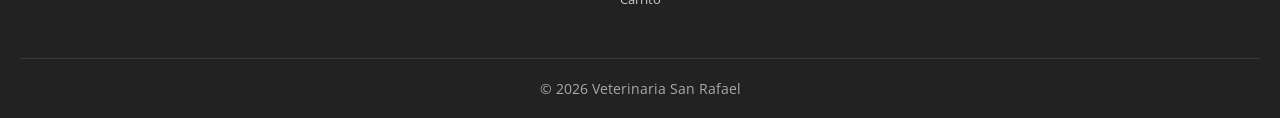
==== commit d56d99f6: "cambie imagenes de la vete" ====
--- a/index.html
+++ b/index.html
@@ -113,7 +113,7 @@
     </div>
 
     <div class="servicio-card" data-aos="zoom-in">
-      <img src="assets/img/servicios/ecografia.jpeg" alt="Ecografía">
+      <img src="assets/img/servicios/ecografiaVete.jpeg" alt="Ecografía">
       <div class="servicio-info">
         <h3>Ecografía</h3>
         <span>Diagnóstico por imagen de alta precisión</span>
@@ -137,7 +137,7 @@
     </div>
 
     <div class="servicio-card" data-aos="zoom-in">
-      <img src="assets/img/servicios/internacion.jpg" alt="Internación">
+      <img src="assets/img/servicios/internacionVete.jpeg" alt="Internación">
       <div class="servicio-info">
         <h3>Internación</h3>
         <span>Cuidado y seguimiento 24hs</span>
@@ -145,7 +145,7 @@
     </div>
 
     <div class="servicio-card" data-aos="zoom-in">
-      <img src="assets/img/servicios/radiografia.jpg" alt="Radiografía">
+      <img src="assets/img/servicios/radiografiaVete.jpeg" alt="Radiografía">
       <div class="servicio-info">
         <h3>Radiografía</h3>
         <span>Imágenes digitales de alta definición</span>
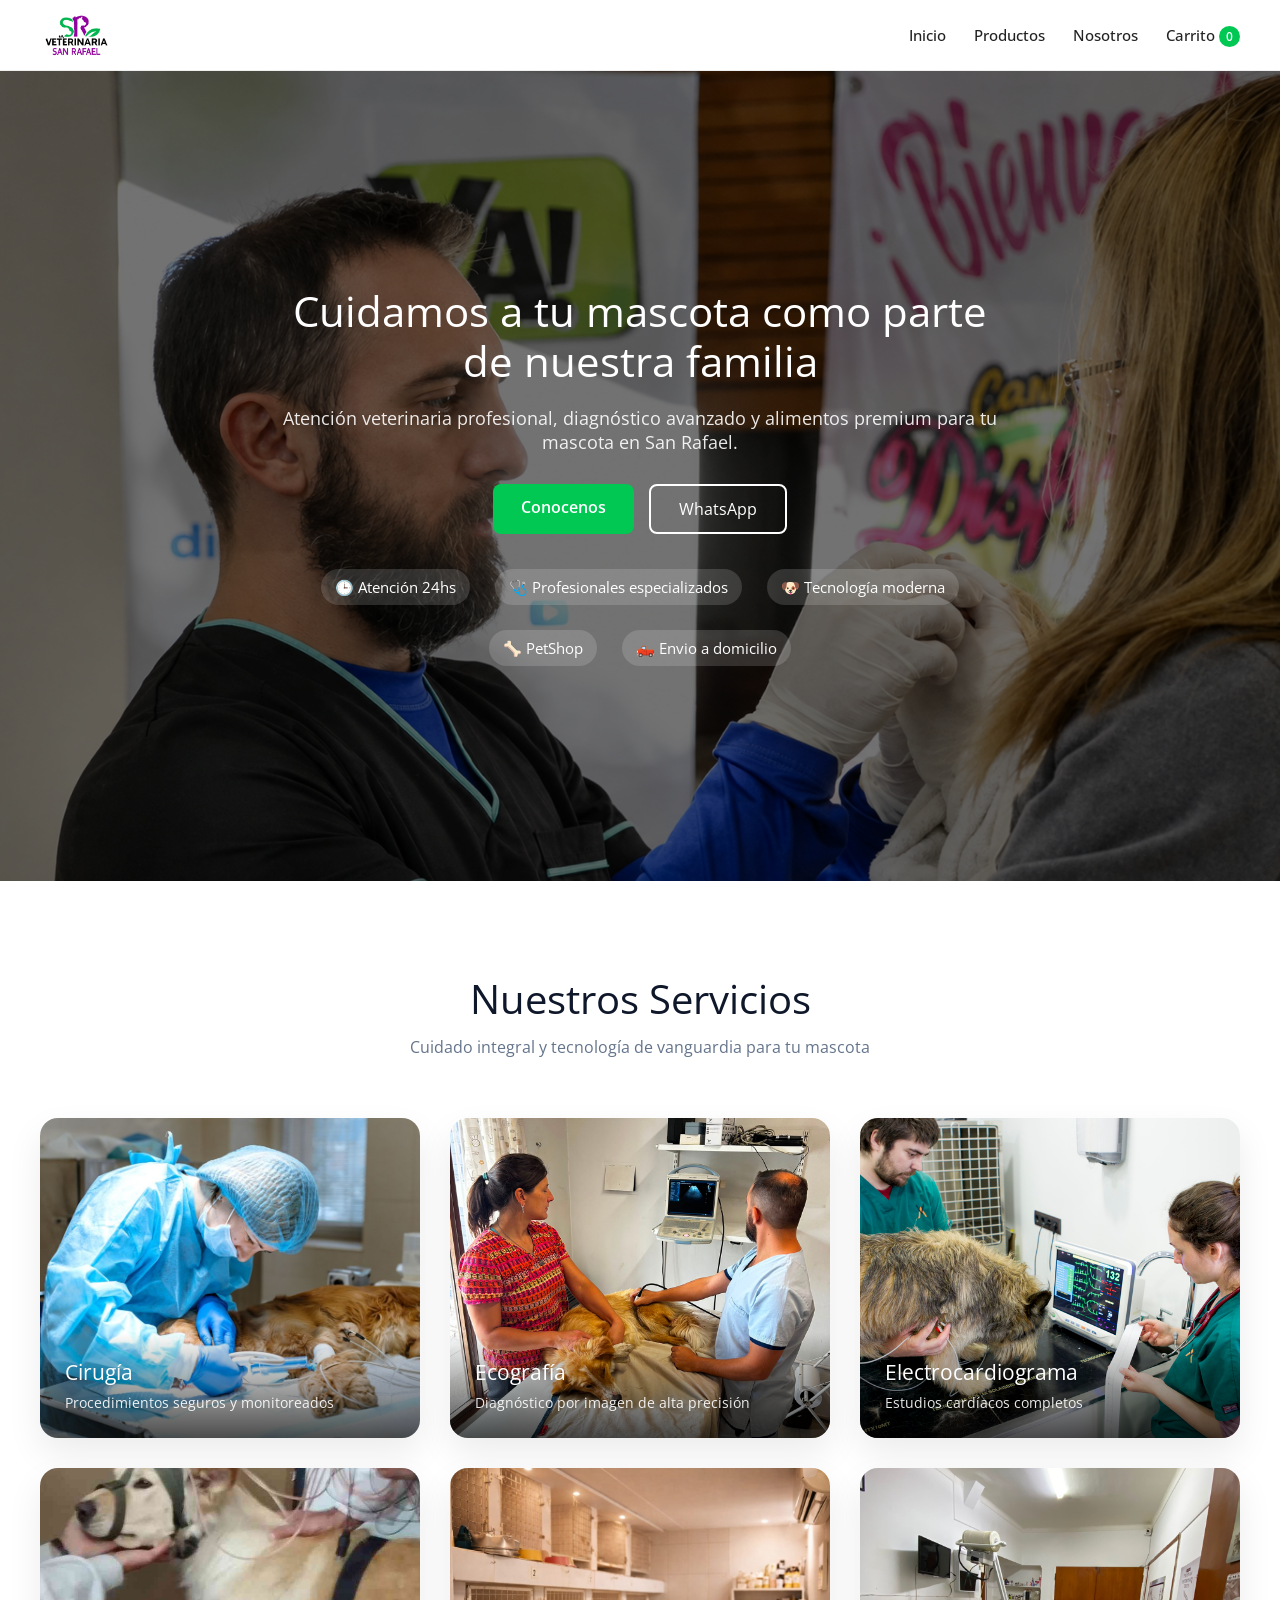
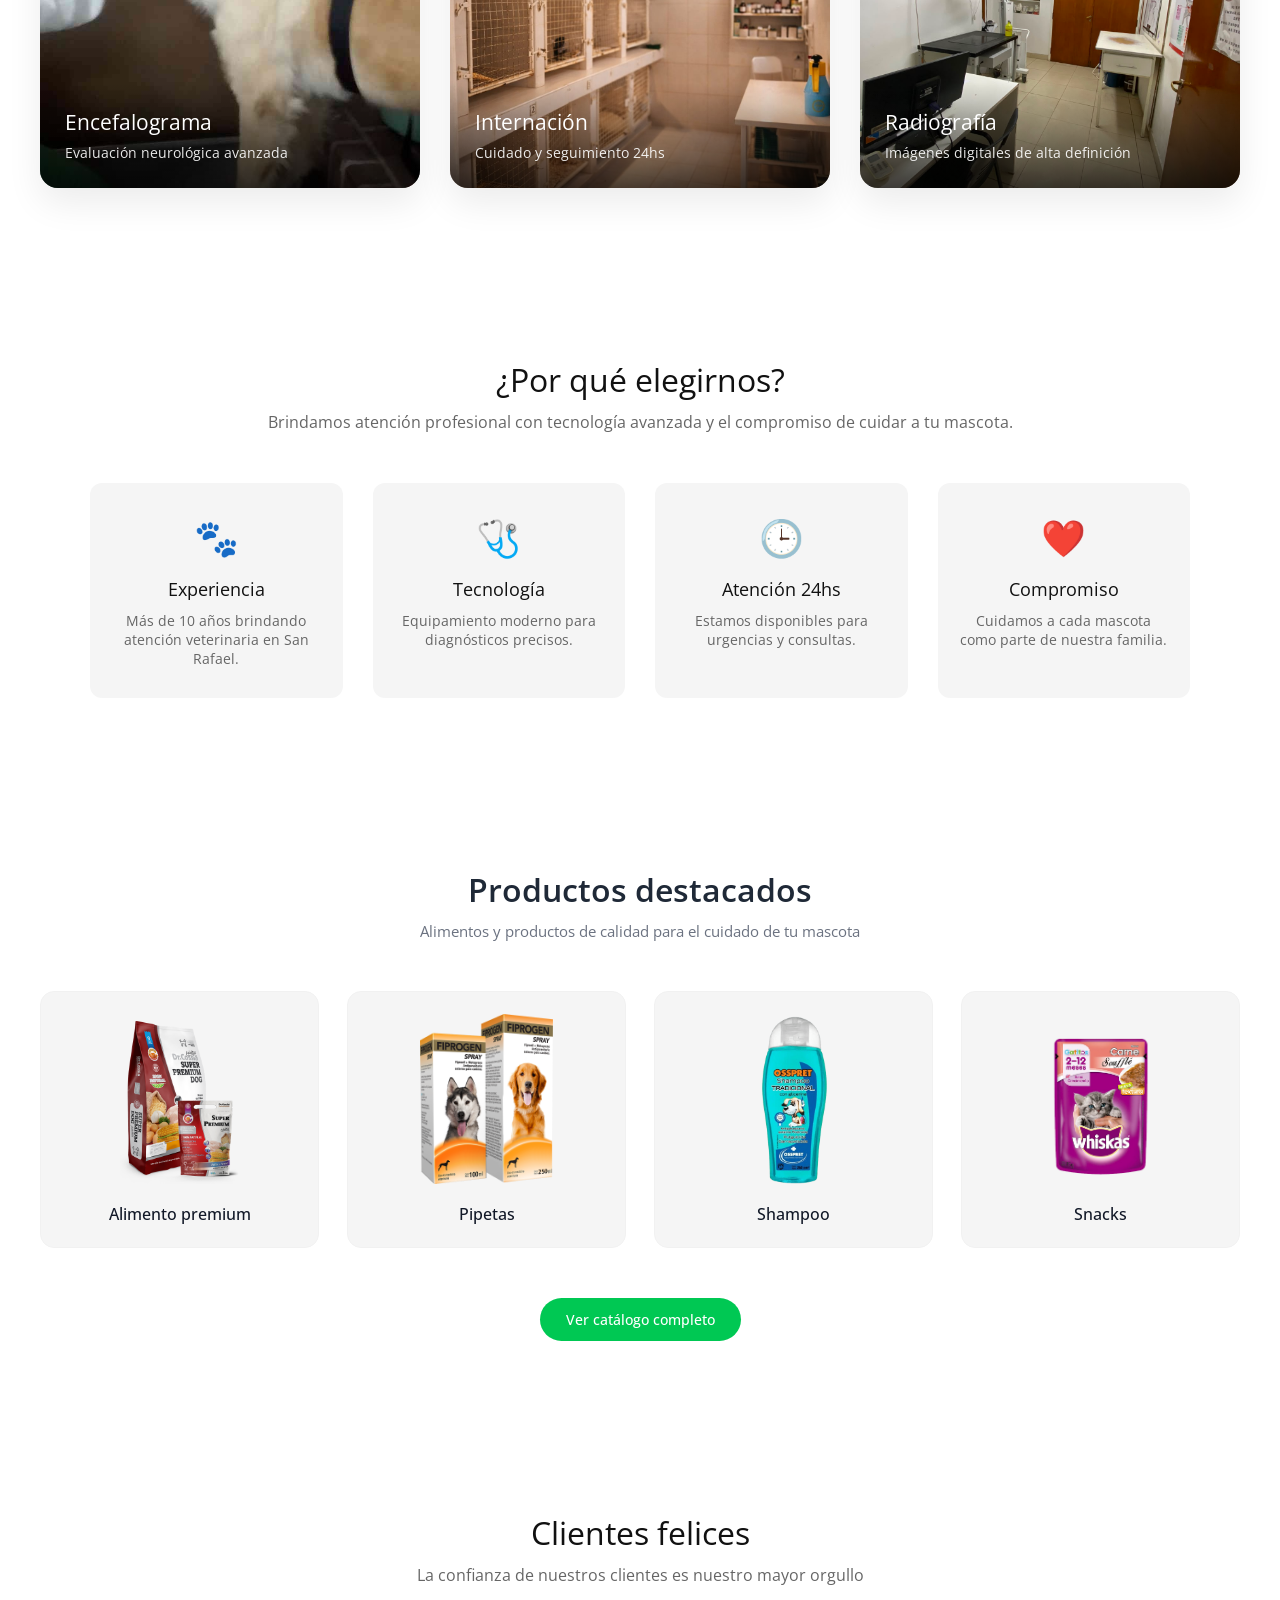
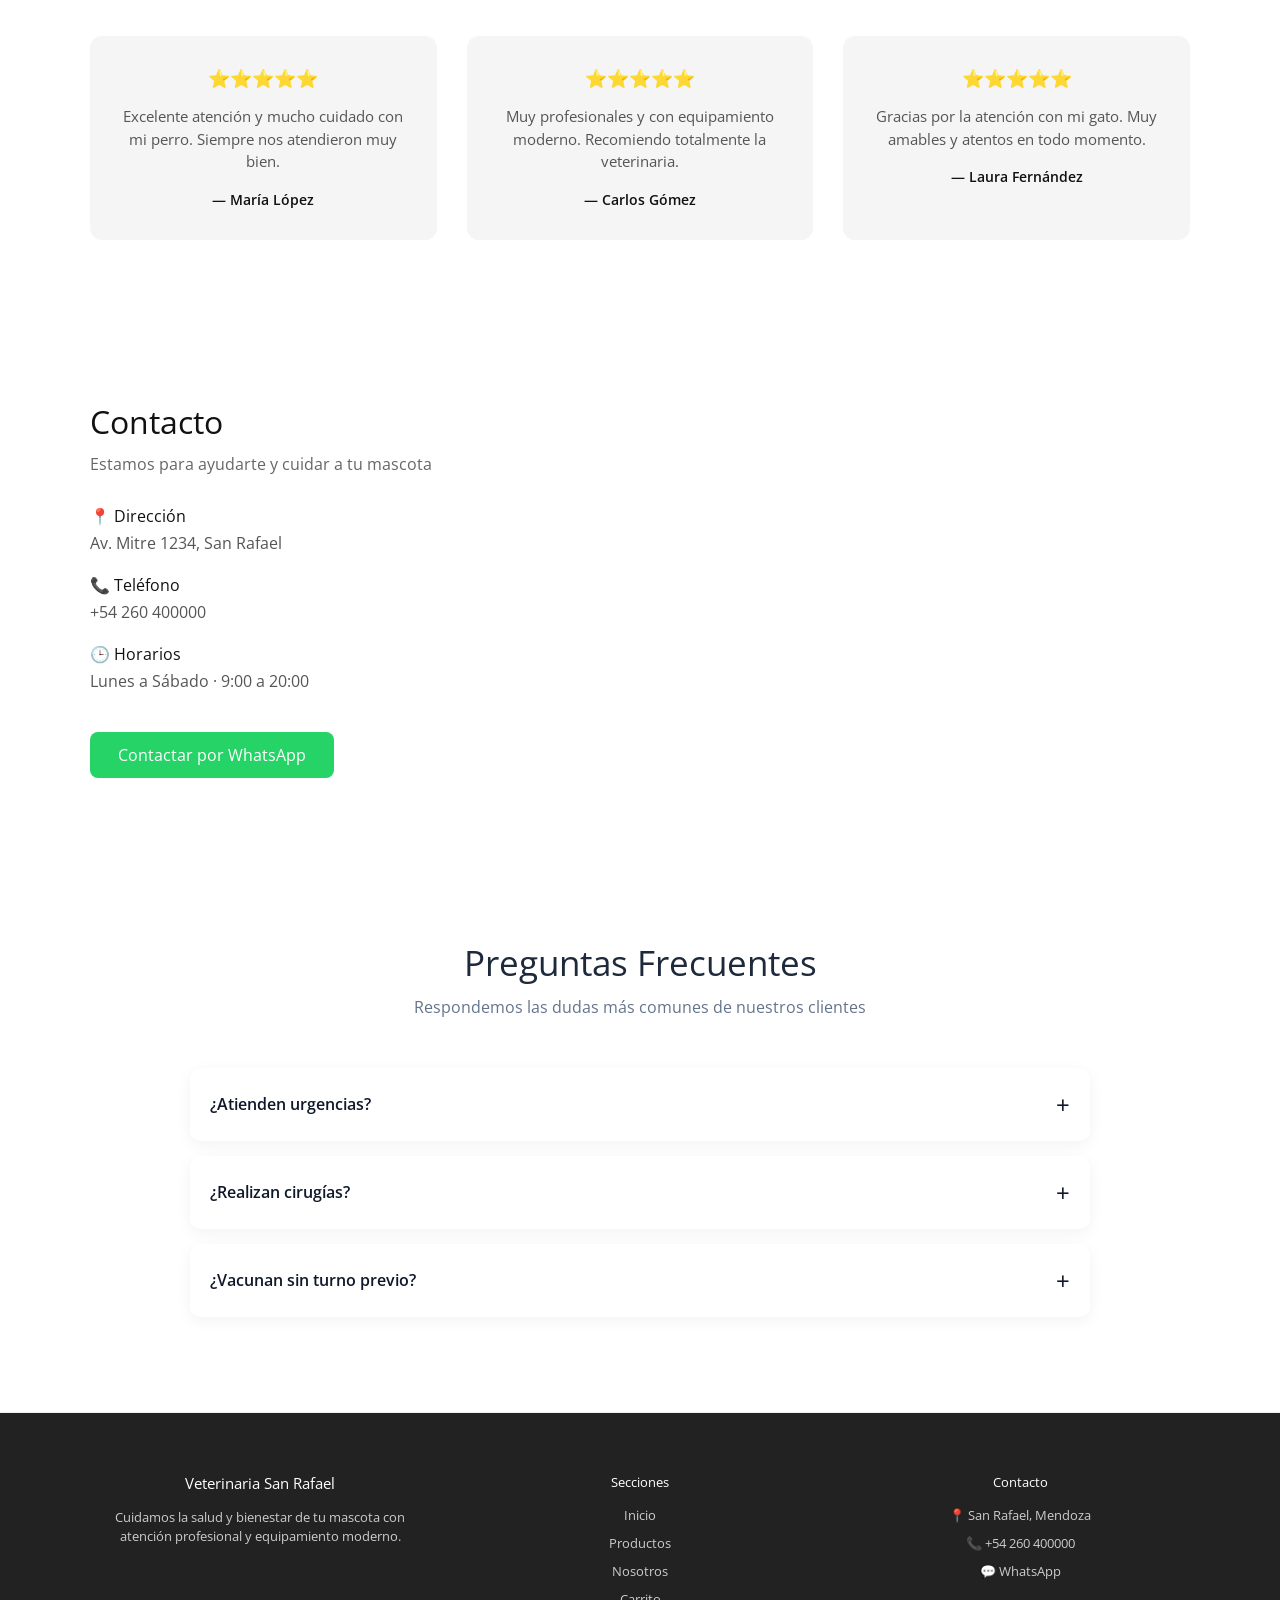
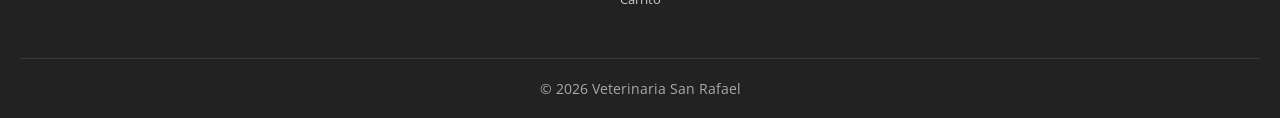
==== commit efcc139e: "cambie imagenes y mejore calidad" ====
--- a/index.html
+++ b/index.html
@@ -86,6 +86,14 @@
         🐶 Tecnología moderna
       </div>
 
+      <div class="feature">
+        🦴 PetShop
+      </div>
+
+      <div class="feature">
+        🛻 Envio a domicilio
+      </div>
+
     </div>
 
   </div>
--- a/css/hero.css
+++ b/css/hero.css
@@ -9,7 +9,7 @@
 
   text-align:center;
 
-  background-image:url("../assets/img/flayers/pablo1.png");
+  background-image:url("../assets/img/flayers/portadaPabloVete.png");
   background-size:cover;
   background-position: 30% center;
 
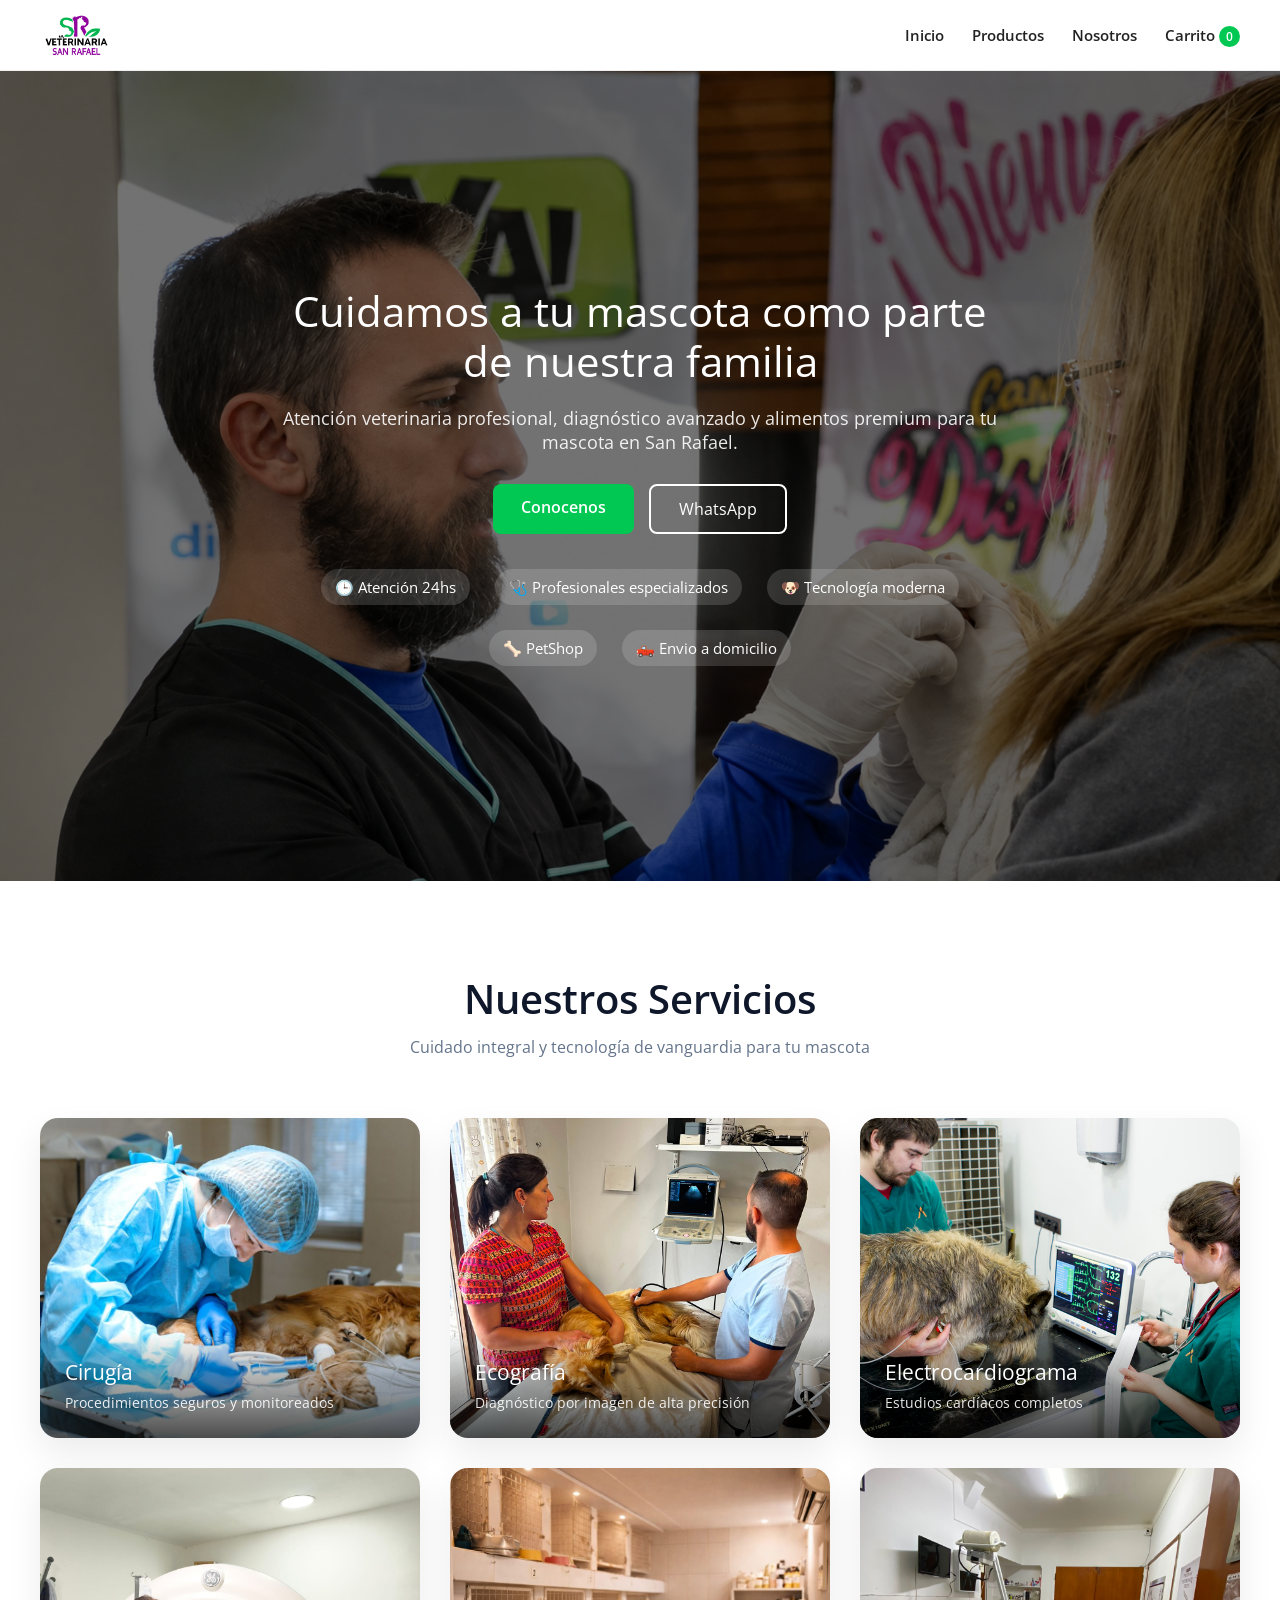
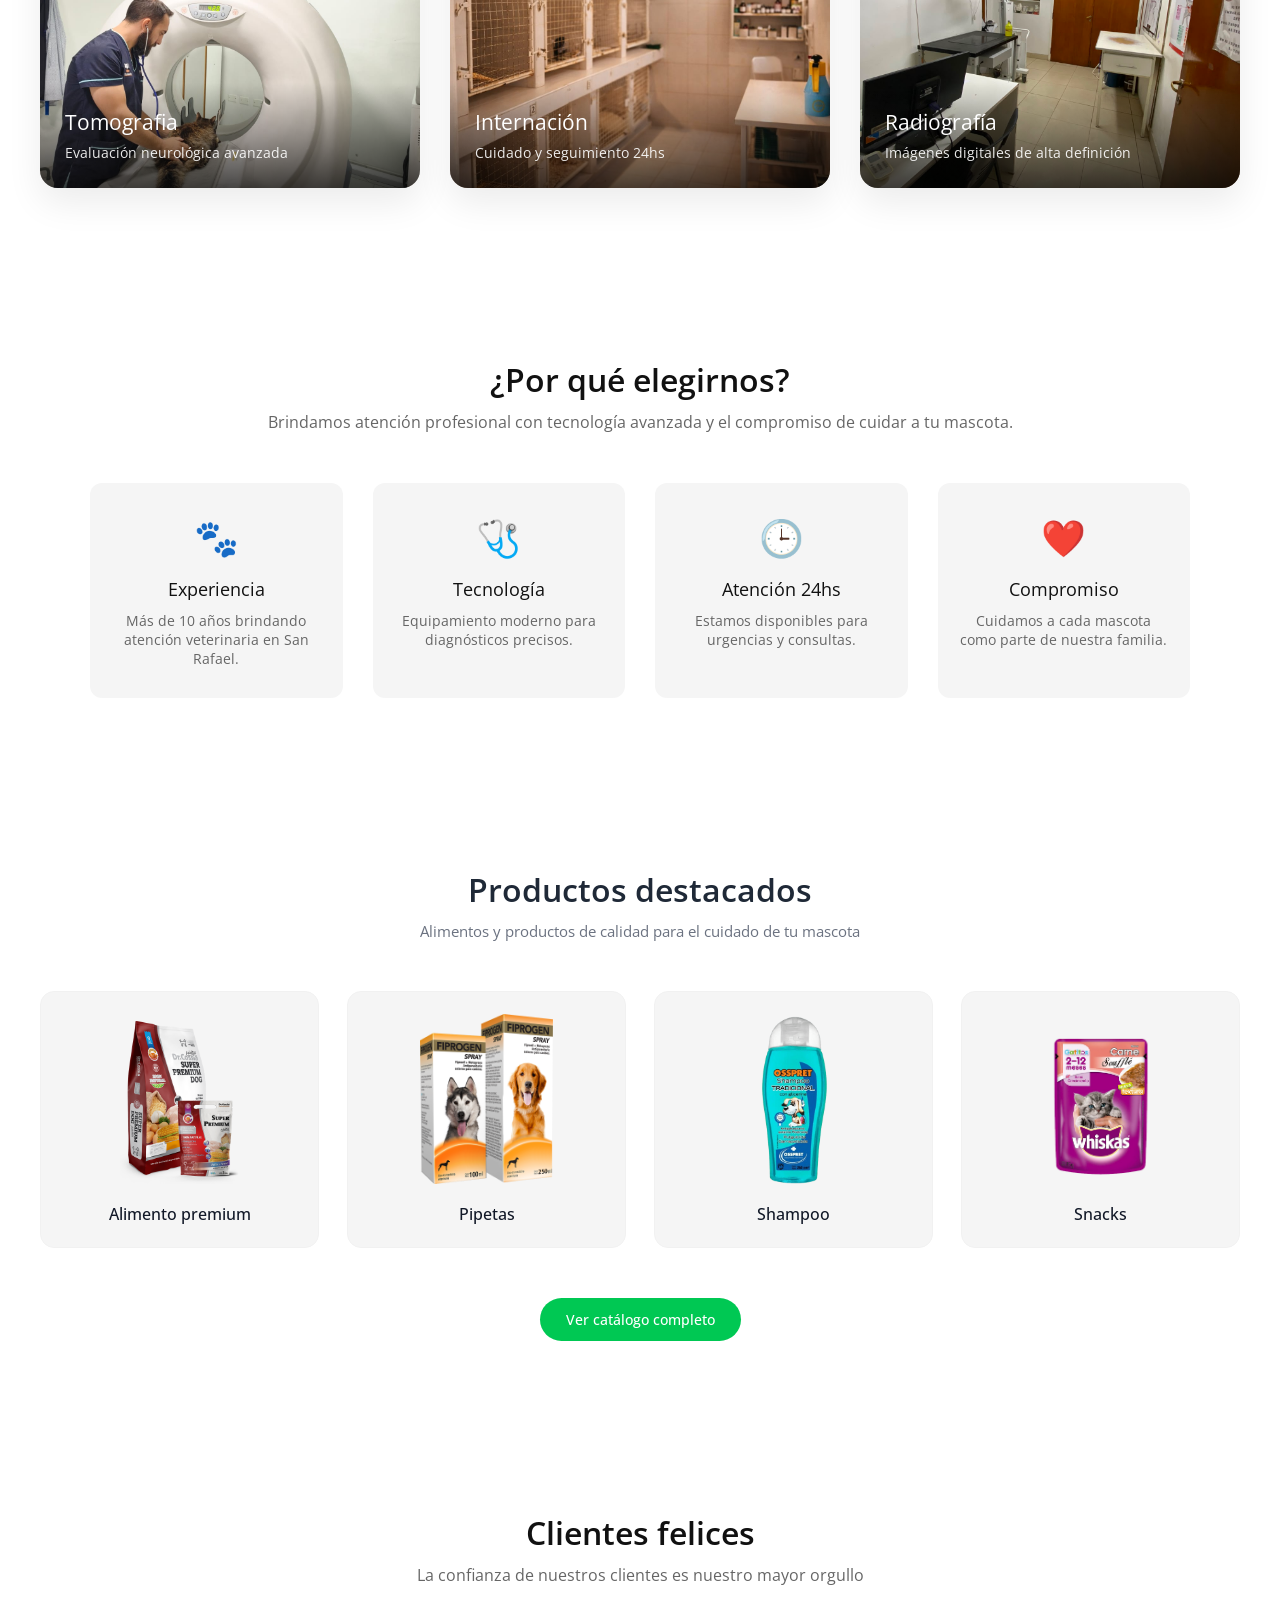
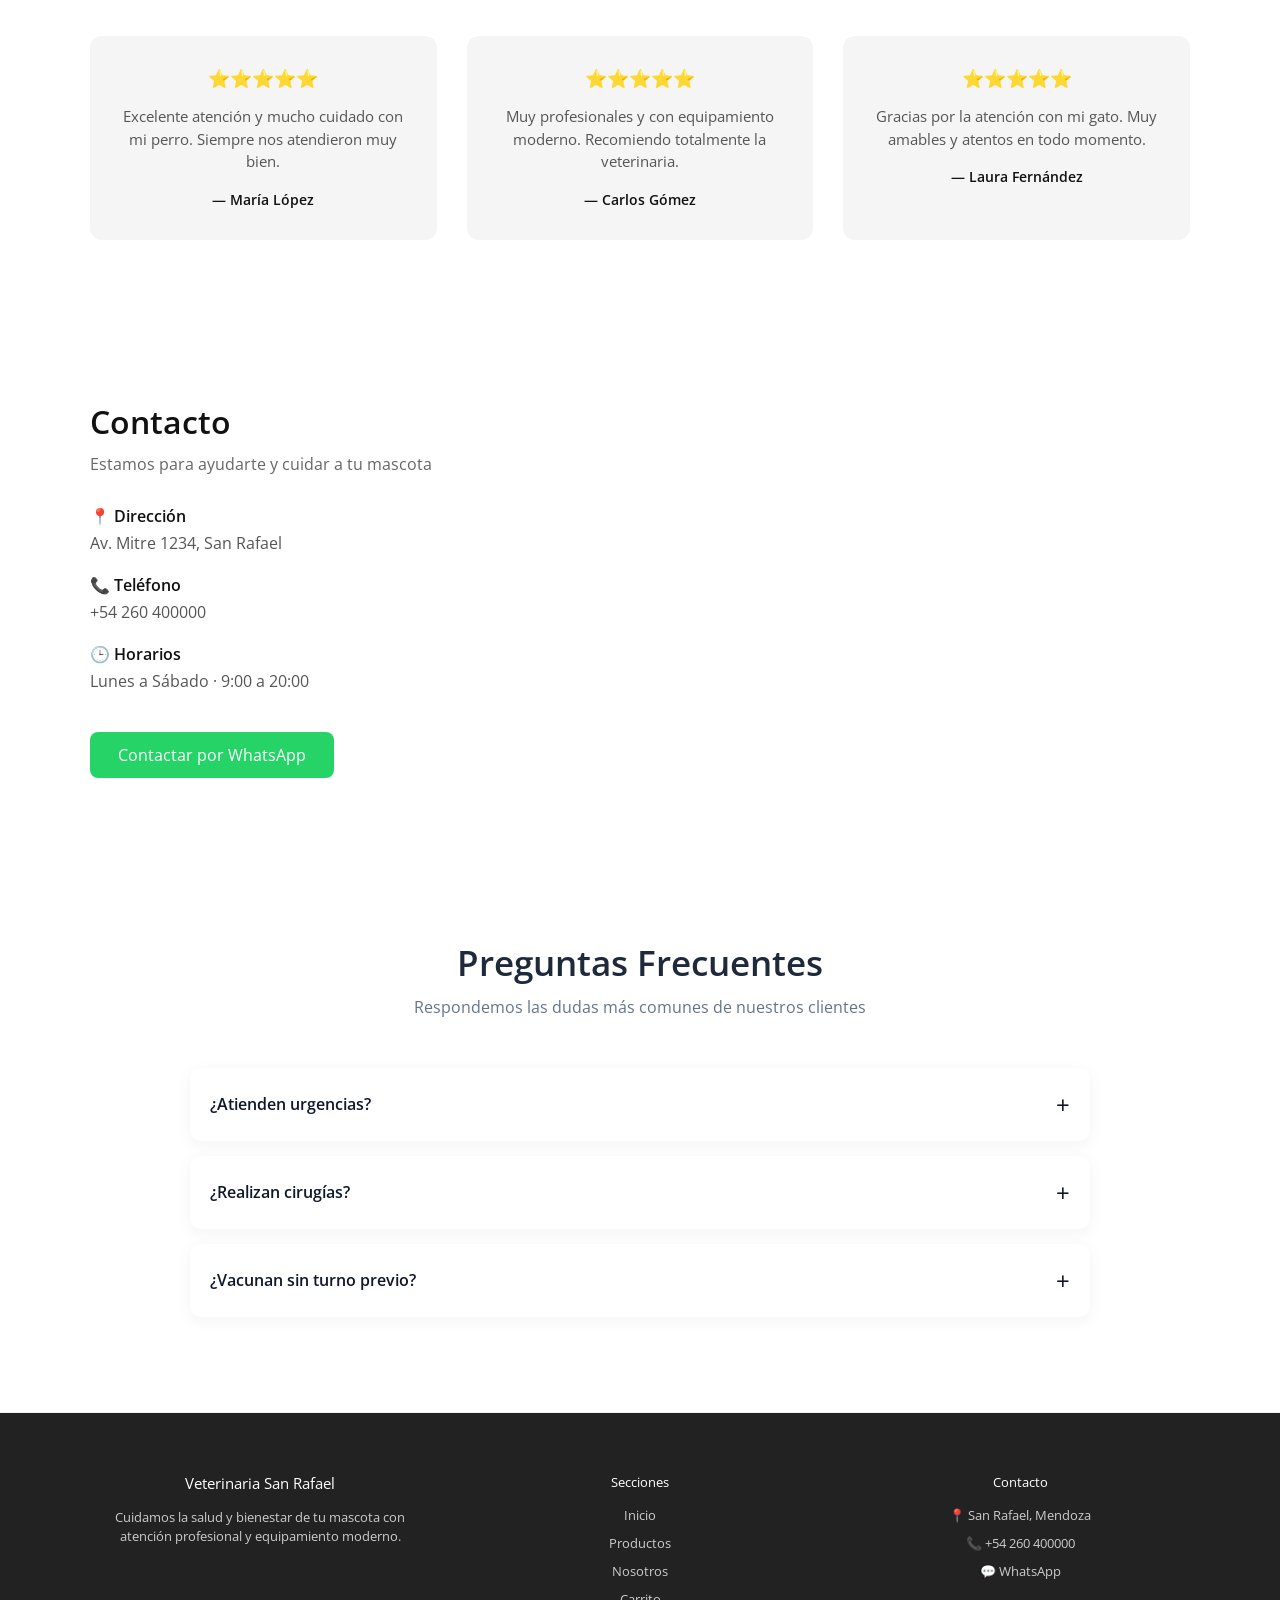
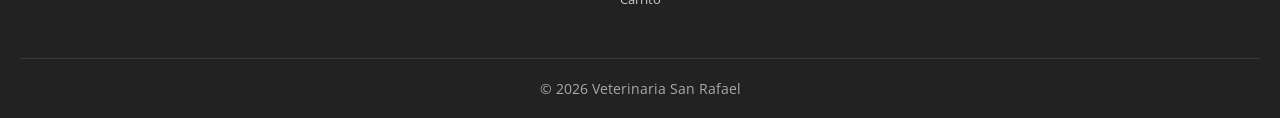
==== commit 056cecd7: "arreglos arregle servicios textos pedido de pablo" ====
--- a/index.html
+++ b/index.html
@@ -137,9 +137,9 @@
     </div>
 
     <div class="servicio-card" data-aos="zoom-in">
-      <img src="assets/img/servicios/encefalograma.jpg" alt="Encefalograma">
-      <div class="servicio-info">
-        <h3>Encefalograma</h3>
+      <img src="assets/img/servicios/tomografiaVete.jpeg" alt="Encefalograma">
+      <div class="servicio-info">
+        <h3>Tomografia</h3>
         <span>Evaluación neurológica avanzada</span>
       </div>
     </div>
--- a/css/preguntas.css
+++ b/css/preguntas.css
@@ -17,6 +17,7 @@
   font-size: 2.2rem;
   margin-bottom: 10px;
   color: #1e293b;
+  font-weight:600;
 }
 
 .faq-subtitle {
--- a/css/servicios.css
+++ b/css/servicios.css
@@ -16,6 +16,7 @@
   font-size: 2.5rem;
   color: #0f172a;
   margin-bottom: 10px;
+  font-weight:600;
 }
 
 .servicios-header p {
--- a/css/beneficios.css
+++ b/css/beneficios.css
@@ -12,6 +12,7 @@
 .beneficios h2{
   font-size:32px;
   margin-bottom:10px;
+  font-weight:600;
 }
 
 .beneficios-subtitle{
--- a/css/testimonios.css
+++ b/css/testimonios.css
@@ -12,6 +12,7 @@
 .testimonios h2{
   font-size:32px;
   margin-bottom:10px;
+  font-weight:600;
 }
 
 .testimonios-subtitle{
--- a/css/contacto.css
+++ b/css/contacto.css
@@ -19,11 +19,13 @@
 .contacto-info h2{
   font-size:32px;
   margin-bottom:10px;
+  font-weight:600;
 }
 
 .contacto-subtitle{
   color:#666;
   margin-bottom:30px;
+  
 }
 
 .contacto-item{
@@ -33,6 +35,7 @@
 .contacto-item strong{
   display:block;
   margin-bottom:5px;
+  font-weight:600;
 }
 
 .contacto-item span{
--- a/css/header.css
+++ b/css/header.css
@@ -44,17 +44,18 @@
   display:flex;
   align-items:center;
   gap:28px;
+  
 }
 
 .header__nav a{
   text-decoration:none;
   font-size:15px;
-  font-weight:500;
   color:#222;
 
   position:relative;
 
   transition:color .2s ease;
+  font-weight: 600;
 }
 
 .header__nav a:hover{
